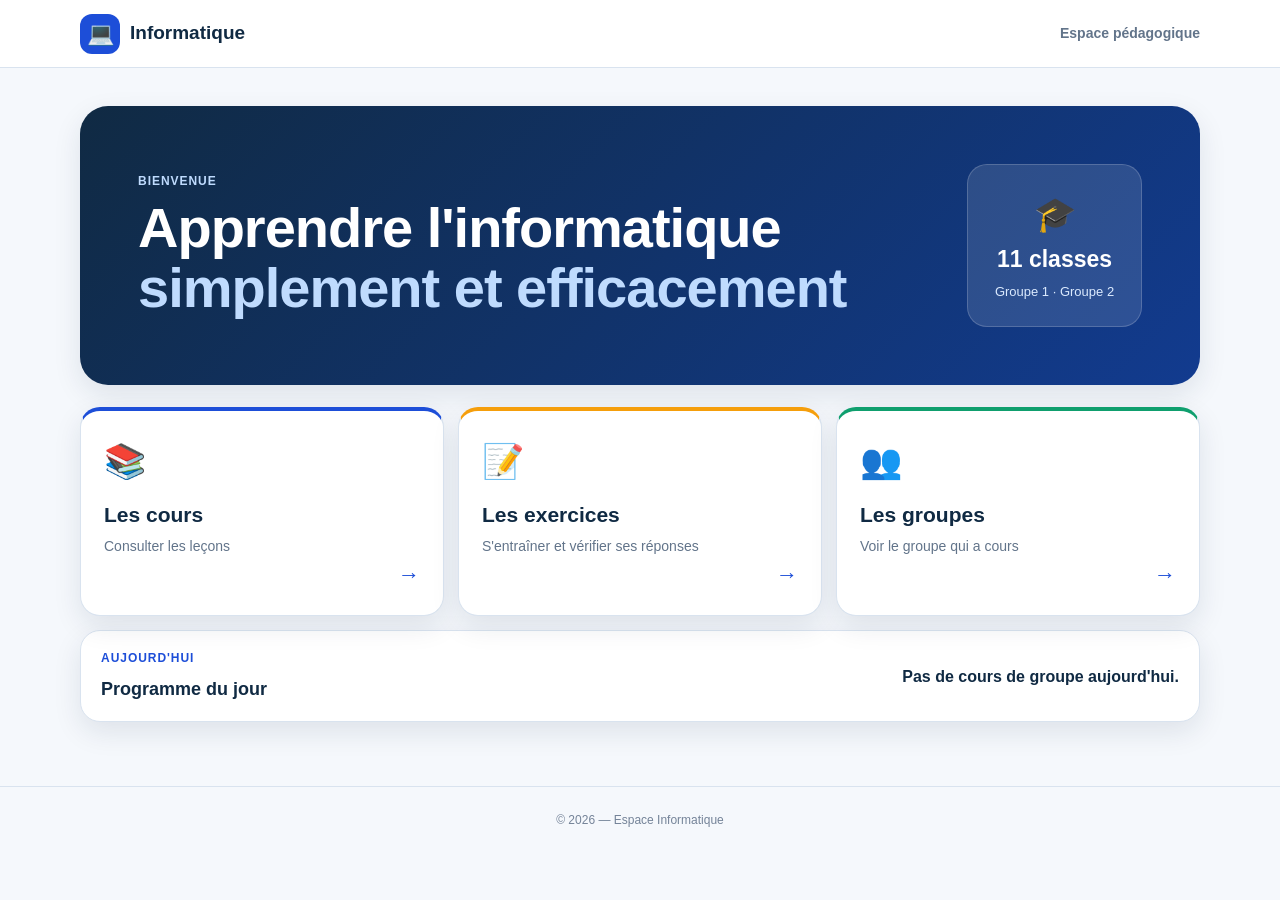
==== index.html @ df350159 "Add files via upload" ====
<!DOCTYPE html>
<html lang="fr">
<head>
  <meta charset="UTF-8">
  <meta name="viewport" content="width=device-width, initial-scale=1.0">
  <title>Informatique — Espace pédagogique</title>
  <meta name="description" content="Plateforme pédagogique d'informatique : cours, exercices et groupes.">
  <link rel="stylesheet" href="css/style.css">
</head>
<body>
  <header class="topbar">
    <a class="brand" href="index.html">
      <span class="brand-icon">💻</span>
      <span>Informatique</span>
    </a>
    <span class="school-label">Espace pédagogique</span>
  </header>

  <main class="container home">
    <section class="hero">
      <div>
        <p class="eyebrow">Bienvenue</p>
        <h1>Apprendre l'informatique<br><span>simplement et efficacement</span></h1>
      </div>
      <div class="hero-card">
        <div class="hero-card-icon">🎓</div>
        <strong>11 classes</strong>
        <span>Groupe 1 · Groupe 2</span>
      </div>
    </section>

    <section class="main-actions" aria-label="Navigation principale">
      <a class="action-card courses" href="lessons.html">
        <span class="action-icon">📚</span>
        <span class="action-title">Les cours</span>
        <span class="action-desc">Consulter les leçons</span>
        <span class="arrow">→</span>
      </a>

      <a class="action-card exercises" href="exercises.html">
        <span class="action-icon">📝</span>
        <span class="action-title">Les exercices</span>
        <span class="action-desc">S'entraîner et vérifier ses réponses</span>
        <span class="arrow">→</span>
      </a>

      <a class="action-card groups" href="groups.html">
        <span class="action-icon">👥</span>
        <span class="action-title">Les groupes</span>
        <span class="action-desc">Voir le groupe qui a cours</span>
        <span class="arrow">→</span>
      </a>
    </section>

    <section class="today-box">
      <div>
        <p class="eyebrow">Aujourd'hui</p>
        <h2 id="todayTitle">Programme du jour</h2>
      </div>
      <div id="todaySchedule" class="today-result"></div>
    </section>
  </main>

  <footer class="footer">© 2026 — Espace Informatique</footer>
  <script src="js/app.js"></script>
</body>
</html>
---- css/style.css ----
*{box-sizing:border-box;margin:0;padding:0}
:root{--navy:#102a43;--blue:#1d4ed8;--blue2:#2563eb;--royal:#123b8f;--sky:#eff6ff;--ink:#102a43;--muted:#62748a;--line:#d9e3ef;--white:#fff;--green:#0f9f6e;--gold:#f59e0b;--shadow:0 10px 28px rgba(16,42,67,.10)}
html{scroll-behavior:smooth}body{font-family:Segoe UI,Tahoma,Arial,sans-serif;background:#f5f8fc;color:var(--ink);line-height:1.6;min-height:100vh}a{text-decoration:none;color:inherit}button,select{font:inherit}
.topbar{height:68px;background:#fff;border-bottom:1px solid var(--line);display:flex;align-items:center;justify-content:space-between;padding:0 max(18px,calc((100% - 1120px)/2));position:sticky;top:0;z-index:20}.brand{display:flex;align-items:center;gap:10px;font-weight:900;font-size:19px}.brand-icon{width:40px;height:40px;border-radius:12px;background:var(--blue);display:grid;place-items:center;color:#fff;font-size:22px}.school-label,.back-link{font-size:14px;font-weight:700;color:var(--muted)}.back-link{color:var(--blue)}
.container{width:min(1120px,calc(100% - 32px));margin:auto}.home,.page,.groups-page{padding:38px 0 64px}
.hero{background:linear-gradient(135deg,var(--navy),var(--royal));color:#fff;border-radius:28px;padding:clamp(28px,5vw,58px);display:flex;align-items:center;justify-content:space-between;gap:30px;box-shadow:var(--shadow);margin-bottom:22px}.hero .eyebrow{color:#bfdbfe}.hero h1{font-size:clamp(34px,5vw,56px);line-height:1.08;letter-spacing:-1px}.hero h1 span{color:#bfdbfe}.hero-text{max-width:720px;color:#dbeafe;margin-top:15px;font-size:16px}.eyebrow{color:var(--blue);font-size:12px;font-weight:900;text-transform:uppercase;letter-spacing:.08em;margin-bottom:6px}.hero-card{background:rgba(255,255,255,.12);border:1px solid rgba(255,255,255,.18);border-radius:20px;padding:22px;min-width:175px;text-align:center}.hero-card-icon{font-size:34px}.hero-card strong{display:block;font-size:23px}.hero-card span{font-size:13px;color:#dbeafe}
.main-actions{display:grid;grid-template-columns:repeat(3,1fr);gap:14px}.action-card{background:#fff;border:1px solid var(--line);border-radius:20px;padding:23px;min-height:175px;display:flex;flex-direction:column;box-shadow:var(--shadow);transition:.18s}.action-card:hover{transform:translateY(-3px);border-color:#b9cbe2}.action-icon{font-size:34px;margin-bottom:10px}.action-title{font-size:21px;font-weight:900}.action-desc{color:var(--muted);font-size:14px;margin-top:3px}.arrow{margin-top:auto;color:var(--blue);font-size:22px;align-self:flex-end}.courses{border-top:4px solid var(--blue)}.exercises{border-top:4px solid var(--gold)}.groups{border-top:4px solid var(--green)}
.today-box{margin-top:14px;background:#fff;border:1px solid var(--line);border-radius:20px;padding:18px 20px;display:flex;justify-content:space-between;gap:18px;align-items:center;box-shadow:var(--shadow)}.today-box h2{font-size:18px}.today-result{font-weight:800;text-align:right}.today-result span{display:block}
.page-heading{margin-bottom:22px}.page-heading h1{font-size:36px}.page-heading>p:last-child{color:var(--muted);margin-top:5px}.lesson-card{background:#fff;border:1px solid var(--line);border-radius:20px;padding:22px;display:flex;align-items:center;gap:18px;box-shadow:var(--shadow)}.lesson-number{width:58px;height:58px;border-radius:15px;background:var(--sky);color:var(--blue);display:grid;place-items:center;font-weight:900;font-size:20px}.lesson-info{flex:1}.lesson-info h2{font-size:21px}.lesson-info p{color:var(--muted)}.tag{display:inline-block;color:var(--blue);font-size:11px;font-weight:900;background:var(--sky);border-radius:999px;padding:3px 9px;margin-bottom:5px}.coming-soon{margin-top:14px;padding:16px;border:1px dashed #b9c7d8;border-radius:16px;color:var(--muted);display:flex;gap:12px;background:#fff}
.lesson-header,.lesson-content{background:#fff;border:1px solid var(--line);border-radius:22px;padding:30px;box-shadow:var(--shadow)}.lesson-header{margin-bottom:18px}.lesson-header h1{font-size:38px}.lesson-header p{color:var(--muted)}.lesson-content section+section{margin-top:38px;padding-top:32px;border-top:1px solid var(--line)}.lesson-content h2{font-size:25px;color:var(--blue);margin-bottom:16px}.lesson-content h3{font-size:18px;margin:16px 0 7px}.lesson-content p,.lesson-content ul{color:#405267}.lesson-content ul{padding-left:22px}.definition{background:#f8fbff;border-left:4px solid var(--blue);padding:14px 16px;border-radius:0 12px 12px 0;margin:12px 0}.definition h3{margin:0 0 4px}.examples{font-size:12px;color:var(--blue);font-weight:800}.concept-diagram{margin:22px auto 4px;max-width:520px;text-align:center}.diagram-title,.system-center{display:inline-block;background:var(--sky);color:var(--blue);padding:9px 24px;border-radius:12px;font-weight:900}.diagram-branches{display:flex;justify-content:space-around;margin-top:26px;position:relative}.diagram-branches:before{content:"";position:absolute;top:-13px;left:25%;right:25%;border-top:2px solid #c7d7ea}.diagram-branches span{background:#fff;border:1px solid var(--line);padding:9px 18px;border-radius:11px;font-weight:700}.three-columns,.software-grid,.system-parts{display:grid;grid-template-columns:repeat(3,1fr);gap:13px;margin:18px 0}.software-grid,.system-parts{grid-template-columns:repeat(2,1fr)}.mini-card{border:1px solid var(--line);border-radius:15px;padding:16px;text-align:center}.mini-card span{font-size:27px}.mini-card small{color:var(--muted)}.flow{display:grid;grid-template-columns:1fr auto 1fr auto 1fr;gap:10px;align-items:center;margin:25px 0}.flow>div{border:1px solid var(--line);border-radius:12px;padding:13px;text-align:center;background:#fbfdff}.flow .storage{grid-column:2/5}.system-diagram{text-align:center;padding:20px}.system-parts div{padding:20px;border-radius:15px;background:#f3fbf7;border:1px solid #d7eee4}.system-parts strong{color:var(--green)}.image-grid{display:grid;grid-template-columns:repeat(3,1fr);gap:12px;margin-top:15px}.image-grid img{width:100%;border:1px solid var(--line);border-radius:12px}.lesson-navigation{display:flex;justify-content:space-between;margin-top:18px}
.button{display:inline-flex;align-items:center;justify-content:center;border:0;border-radius:10px;padding:11px 16px;font-weight:800;cursor:pointer}.button.primary{background:var(--blue);color:#fff}.button.secondary{background:#fff;border:1px solid var(--line);color:var(--ink)}
.quiz{display:grid;gap:13px}.question{background:#fff;border:1px solid var(--line);border-radius:17px;padding:19px;display:flex;gap:15px;box-shadow:var(--shadow)}.question-number{width:36px;height:36px;flex:none;border-radius:50%;background:var(--sky);color:var(--blue);display:grid;place-items:center;font-weight:900}.question h2{font-size:17px;margin-bottom:10px}.question label{display:block;padding:8px 0;cursor:pointer}.question input{margin-right:8px}.quiz-result{padding:16px;border-radius:14px;display:flex;gap:10px;align-items:center}.quiz-result strong{font-size:23px}.quiz-result.success{background:#eaf9f2;color:#08764a}.quiz-result.partial{background:#fff7e7;color:#8a5a00}
.today-banner{background:linear-gradient(135deg,var(--navy),var(--royal));color:#fff;border-radius:18px;padding:17px 20px;display:flex;align-items:center;gap:13px;margin-bottom:16px}.today-banner small{display:block;opacity:.7;font-weight:800;font-size:11px}.today-banner strong{display:block;font-size:18px}.pulse{width:10px;height:10px;background:#38d996;border-radius:50%;box-shadow:0 0 0 6px rgba(56,217,150,.14)}.schedule-card{background:#fff;border:1px solid var(--line);border-radius:22px;padding:21px;box-shadow:var(--shadow)}.schedule-header{display:flex;justify-content:space-between;align-items:center;gap:16px;margin-bottom:16px}.schedule-header h2{font-size:21px}.schedule-header p{color:var(--muted);font-size:13px}.schedule-view{display:grid;gap:9px}.schedule-day{border:1px solid var(--line);border-radius:15px;overflow:hidden;background:#fff}.schedule-day.is-today{border-color:#9ed7bd}.schedule-day-title{padding:11px 14px;background:#f8fafc;display:flex;align-items:center;gap:8px;font-weight:900}.schedule-day.is-today .schedule-day-title{background:#eefbf5}.today-dot{font-size:10px;background:#d9f7e8;color:#08764a;border-radius:999px;padding:3px 7px}.schedule-classes{display:grid;grid-template-columns:repeat(2,1fr);gap:10px;padding:10px}.schedule-class-card{border:1px solid #dce5f0;border-radius:13px;padding:14px;background:#fff}.class-title{text-align:center;font-size:17px;font-weight:900;margin-bottom:10px}.class-groups{display:flex;justify-content:center;gap:7px;flex-wrap:wrap}.group-pill{font-size:12px;font-weight:800;padding:5px 9px;border-radius:999px;background:#eef2f7;color:#6b7a8c}.active-group{background:#d9f7e8!important;color:#08764a!important;border:1px solid #9ed7bd}.inactive-group{opacity:.48}.single-class-day .schedule-classes{grid-template-columns:1fr}.footer{text-align:center;color:#748398;padding:24px;border-top:1px solid var(--line);font-size:12px}
@media(max-width:800px){.hero{flex-direction:column;align-items:stretch}.hero-card{min-width:0}.main-actions{grid-template-columns:1fr}.today-box{align-items:flex-start;flex-direction:column}.today-result{text-align:left}.three-columns,.software-grid,.system-parts,.image-grid{grid-template-columns:1fr}.flow{grid-template-columns:1fr}.flow>b{display:none}.flow .storage{grid-column:auto}.schedule-classes{grid-template-columns:1fr}.schedule-header{align-items:flex-start;flex-direction:column}.lesson-header h1,.page-heading h1{font-size:31px}.school-label{display:none}.lesson-navigation{gap:9px;flex-direction:column}}
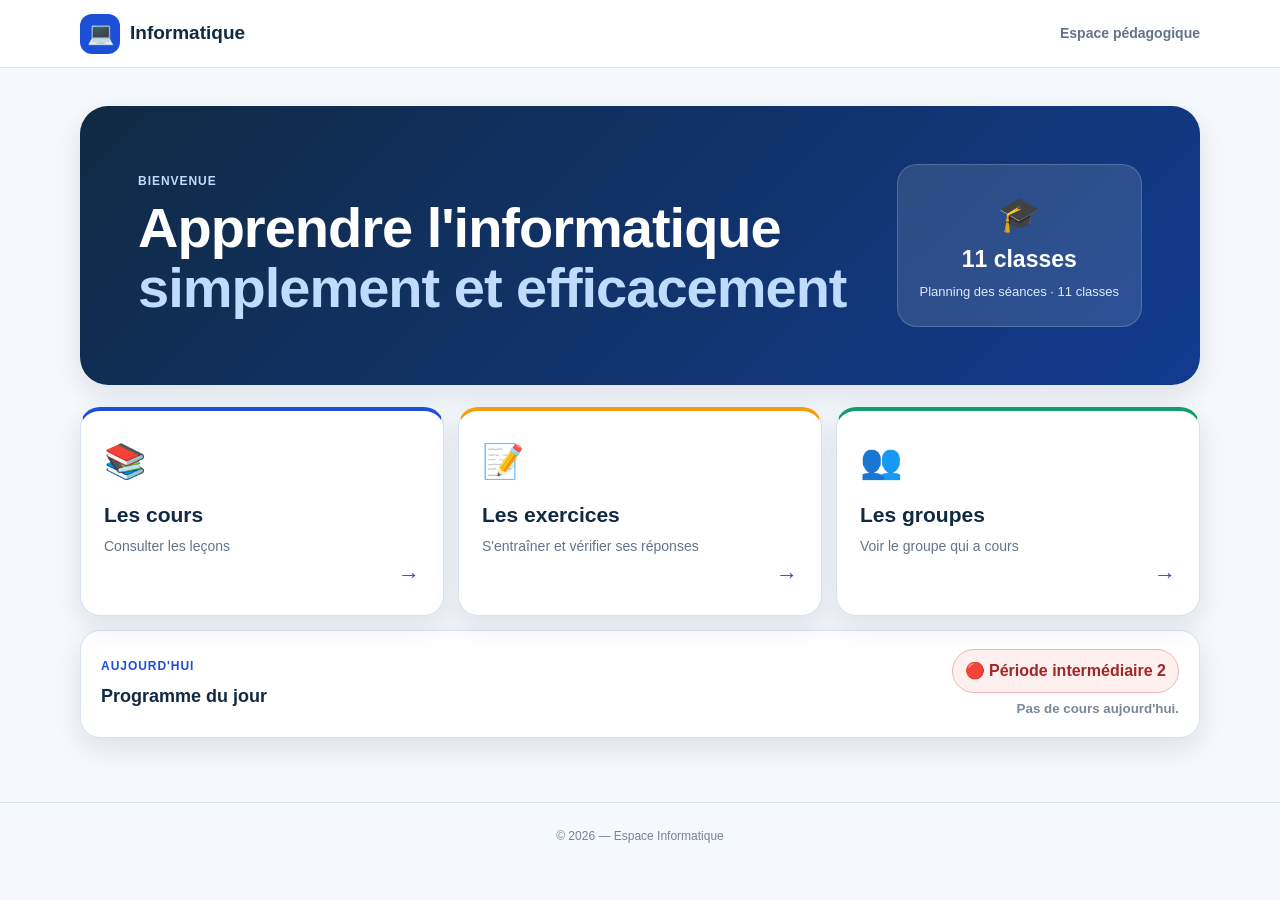
==== commit 03e35261: "Add files via upload" ====
--- a/index.html
+++ b/index.html
@@ -25,7 +25,7 @@
       <div class="hero-card">
         <div class="hero-card-icon">🎓</div>
         <strong>11 classes</strong>
-        <span>Groupe 1 · Groupe 2</span>
+        <span>Planning des séances · 11 classes</span>
       </div>
     </section>
 
--- a/css/style.css
+++ b/css/style.css
@@ -10,5 +10,19 @@
 .lesson-header,.lesson-content{background:#fff;border:1px solid var(--line);border-radius:22px;padding:30px;box-shadow:var(--shadow)}.lesson-header{margin-bottom:18px}.lesson-header h1{font-size:38px}.lesson-header p{color:var(--muted)}.lesson-content section+section{margin-top:38px;padding-top:32px;border-top:1px solid var(--line)}.lesson-content h2{font-size:25px;color:var(--blue);margin-bottom:16px}.lesson-content h3{font-size:18px;margin:16px 0 7px}.lesson-content p,.lesson-content ul{color:#405267}.lesson-content ul{padding-left:22px}.definition{background:#f8fbff;border-left:4px solid var(--blue);padding:14px 16px;border-radius:0 12px 12px 0;margin:12px 0}.definition h3{margin:0 0 4px}.examples{font-size:12px;color:var(--blue);font-weight:800}.concept-diagram{margin:22px auto 4px;max-width:520px;text-align:center}.diagram-title,.system-center{display:inline-block;background:var(--sky);color:var(--blue);padding:9px 24px;border-radius:12px;font-weight:900}.diagram-branches{display:flex;justify-content:space-around;margin-top:26px;position:relative}.diagram-branches:before{content:"";position:absolute;top:-13px;left:25%;right:25%;border-top:2px solid #c7d7ea}.diagram-branches span{background:#fff;border:1px solid var(--line);padding:9px 18px;border-radius:11px;font-weight:700}.three-columns,.software-grid,.system-parts{display:grid;grid-template-columns:repeat(3,1fr);gap:13px;margin:18px 0}.software-grid,.system-parts{grid-template-columns:repeat(2,1fr)}.mini-card{border:1px solid var(--line);border-radius:15px;padding:16px;text-align:center}.mini-card span{font-size:27px}.mini-card small{color:var(--muted)}.flow{display:grid;grid-template-columns:1fr auto 1fr auto 1fr;gap:10px;align-items:center;margin:25px 0}.flow>div{border:1px solid var(--line);border-radius:12px;padding:13px;text-align:center;background:#fbfdff}.flow .storage{grid-column:2/5}.system-diagram{text-align:center;padding:20px}.system-parts div{padding:20px;border-radius:15px;background:#f3fbf7;border:1px solid #d7eee4}.system-parts strong{color:var(--green)}.image-grid{display:grid;grid-template-columns:repeat(3,1fr);gap:12px;margin-top:15px}.image-grid img{width:100%;border:1px solid var(--line);border-radius:12px}.lesson-navigation{display:flex;justify-content:space-between;margin-top:18px}
 .button{display:inline-flex;align-items:center;justify-content:center;border:0;border-radius:10px;padding:11px 16px;font-weight:800;cursor:pointer}.button.primary{background:var(--blue);color:#fff}.button.secondary{background:#fff;border:1px solid var(--line);color:var(--ink)}
 .quiz{display:grid;gap:13px}.question{background:#fff;border:1px solid var(--line);border-radius:17px;padding:19px;display:flex;gap:15px;box-shadow:var(--shadow)}.question-number{width:36px;height:36px;flex:none;border-radius:50%;background:var(--sky);color:var(--blue);display:grid;place-items:center;font-weight:900}.question h2{font-size:17px;margin-bottom:10px}.question label{display:block;padding:8px 0;cursor:pointer}.question input{margin-right:8px}.quiz-result{padding:16px;border-radius:14px;display:flex;gap:10px;align-items:center}.quiz-result strong{font-size:23px}.quiz-result.success{background:#eaf9f2;color:#08764a}.quiz-result.partial{background:#fff7e7;color:#8a5a00}
-.today-banner{background:linear-gradient(135deg,var(--navy),var(--royal));color:#fff;border-radius:18px;padding:17px 20px;display:flex;align-items:center;gap:13px;margin-bottom:16px}.today-banner small{display:block;opacity:.7;font-weight:800;font-size:11px}.today-banner strong{display:block;font-size:18px}.pulse{width:10px;height:10px;background:#38d996;border-radius:50%;box-shadow:0 0 0 6px rgba(56,217,150,.14)}.schedule-card{background:#fff;border:1px solid var(--line);border-radius:22px;padding:21px;box-shadow:var(--shadow)}.schedule-header{display:flex;justify-content:space-between;align-items:center;gap:16px;margin-bottom:16px}.schedule-header h2{font-size:21px}.schedule-header p{color:var(--muted);font-size:13px}.schedule-view{display:grid;gap:9px}.schedule-day{border:1px solid var(--line);border-radius:15px;overflow:hidden;background:#fff}.schedule-day.is-today{border-color:#9ed7bd}.schedule-day-title{padding:11px 14px;background:#f8fafc;display:flex;align-items:center;gap:8px;font-weight:900}.schedule-day.is-today .schedule-day-title{background:#eefbf5}.today-dot{font-size:10px;background:#d9f7e8;color:#08764a;border-radius:999px;padding:3px 7px}.schedule-classes{display:grid;grid-template-columns:repeat(2,1fr);gap:10px;padding:10px}.schedule-class-card{border:1px solid #dce5f0;border-radius:13px;padding:14px;background:#fff}.class-title{text-align:center;font-size:17px;font-weight:900;margin-bottom:10px}.class-groups{display:flex;justify-content:center;gap:7px;flex-wrap:wrap}.group-pill{font-size:12px;font-weight:800;padding:5px 9px;border-radius:999px;background:#eef2f7;color:#6b7a8c}.active-group{background:#d9f7e8!important;color:#08764a!important;border:1px solid #9ed7bd}.inactive-group{opacity:.48}.single-class-day .schedule-classes{grid-template-columns:1fr}.footer{text-align:center;color:#748398;padding:24px;border-top:1px solid var(--line);font-size:12px}
+.today-banner{background:linear-gradient(135deg,var(--navy),var(--royal));color:#fff;border-radius:18px;padding:17px 20px;display:flex;align-items:center;gap:13px;margin-bottom:16px}.today-banner small{display:block;opacity:.7;font-weight:800;font-size:11px}.today-banner strong{display:block;font-size:18px}.pulse{width:10px;height:10px;background:#38d996;border-radius:50%;box-shadow:0 0 0 6px rgba(56,217,150,.14)}.schedule-card{background:#fff;border:1px solid var(--line);border-radius:22px;padding:21px;box-shadow:var(--shadow)}.schedule-header{display:flex;justify-content:space-between;align-items:center;gap:16px;margin-bottom:16px}.schedule-header h2{font-size:21px}.schedule-header p{color:var(--muted);font-size:13px}.schedule-view{display:grid;gap:9px}.schedule-day{border:1px solid var(--line);border-radius:15px;overflow:hidden;background:#fff}.schedule-day.is-today{border-color:#9ed7bd}.schedule-day-title{padding:11px 14px;background:#f8fafc;display:flex;align-items:center;gap:8px;font-weight:900}.schedule-day.is-today .schedule-day-title{background:#eefbf5}.today-dot{font-size:10px;background:#d9f7e8;color:#08764a;border-radius:999px;padding:3px 7px}.schedule-classes{display:grid;grid-template-columns:repeat(2,1fr);gap:10px;padding:10px}.schedule-class-card{border:1px solid #dce5f0;border-radius:13px;padding:14px;background:#fff}.class-title{text-align:center;font-size:17px;font-weight:900;margin-bottom:10px}.active-class-group{display:block;text-align:center;background:#d9f7e8;color:#08764a;border:1px solid #9ed7bd;border-radius:999px;padding:8px 10px;font-size:13px;font-weight:900}.next-group-note{text-align:center;color:#7b8a9a;font-size:11px;margin-top:7px}.single-class-day .schedule-classes{grid-template-columns:1fr}.footer{text-align:center;color:#748398;padding:24px;border-top:1px solid var(--line);font-size:12px}
 @media(max-width:800px){.hero{flex-direction:column;align-items:stretch}.hero-card{min-width:0}.main-actions{grid-template-columns:1fr}.today-box{align-items:flex-start;flex-direction:column}.today-result{text-align:left}.three-columns,.software-grid,.system-parts,.image-grid{grid-template-columns:1fr}.flow{grid-template-columns:1fr}.flow>b{display:none}.flow .storage{grid-column:auto}.schedule-classes{grid-template-columns:1fr}.schedule-header{align-items:flex-start;flex-direction:column}.lesson-header h1,.page-heading h1{font-size:31px}.school-label{display:none}.lesson-navigation{gap:9px;flex-direction:column}}
+
+/* Exercice 5 — image pédagogique compacte et vignettes sans réponse affichée */
+.component-viewer{max-width:860px;margin:14px auto 12px;border:1px solid var(--line);border-radius:16px;background:#f8fbff;padding:10px;text-align:center;overflow:hidden}
+.component-viewer img{display:block;width:100%;max-width:820px;max-height:500px;object-fit:contain;margin:0 auto;border-radius:10px}
+.component-strip{display:grid;grid-template-columns:repeat(6,minmax(0,1fr));gap:10px;max-width:100%;margin:10px auto 2px}
+.component-tile{border:1px solid var(--line);background:#fff;border-radius:14px;padding:5px;cursor:pointer;min-width:0;box-shadow:0 4px 12px rgba(16,42,67,.06);transition:.15s}
+.component-tile:hover,.component-tile:focus-visible{border-color:#8fb1e8;transform:translateY(-2px);outline:none}
+.component-tile img{display:block;width:100%;height:120px;object-fit:contain;border-radius:9px}
+@media(max-width:800px){.component-viewer{padding:6px}.component-viewer img{max-height:360px}.component-strip{grid-template-columns:repeat(3,minmax(0,1fr));gap:8px}.component-tile img{height:105px}}
+@media(max-width:480px){.component-strip{grid-template-columns:repeat(2,minmax(0,1fr))}.component-tile img{height:115px}}
+
+.next-session{margin-top:14px;background:#eef6ff;border:1px solid #cfe0f5;border-radius:16px;padding:14px 18px;display:flex;justify-content:space-between;gap:12px;align-items:center;color:#173b70}.next-session span{font-weight:800}.quiz-select{padding:10px 12px;border:1px solid #dbe3ee;border-radius:10px;background:#fff;color:#17324f}.schedule-day.is-holiday{border-color:#f1b5b5}.holiday-row{padding:16px;text-align:center;color:#9a2525;background:#fff3f3;border-radius:10px;font-weight:800}.holiday-pill{display:inline-block;background:#fff0f0;color:#a12626;border:1px solid #f1b5b5;border-radius:999px;padding:8px 12px}.today-result small{display:block;color:#7b8797;margin-top:5px}.group-1{background:#d9f7e8!important;color:#08764a!important;border-color:#9ed7bd!important}.group-2{background:#e9f0ff!important;color:#2454a6!important;border-color:#b9cbed!important}.empty-state{padding:22px;text-align:center;color:#718096}.admin-grid{display:grid;grid-template-columns:1fr 1fr;gap:14px}.admin-card{background:#fff;border:1px solid var(--line);border-radius:18px;padding:18px;box-shadow:var(--shadow)}.admin-card h2{margin-bottom:12px}.admin-form{display:grid;grid-template-columns:repeat(3,1fr);gap:10px}.admin-form input,.admin-form select{width:100%;padding:11px;border:1px solid #dbe3ee;border-radius:10px}.admin-table{width:100%;border-collapse:collapse;margin-top:12px}.admin-table th,.admin-table td{padding:9px;border-bottom:1px solid #e7edf5;text-align:left}.admin-actions{display:flex;gap:8px;flex-wrap:wrap;margin-top:12px}.admin-note{background:#fff8e6;border:1px solid #f1d58c;color:#735500;padding:12px;border-radius:12px;font-size:13px}.remove-btn{border:0;background:#fff0f0;color:#a12626;border-radius:8px;padding:6px 9px;cursor:pointer}@media(max-width:800px){.admin-grid{grid-template-columns:1fr}.admin-form{grid-template-columns:1fr}.next-session{flex-direction:column;align-items:flex-start}}
+
+.holiday-calendar{margin-top:14px}.holiday-list{display:grid;grid-template-columns:repeat(2,1fr);gap:9px}.holiday-item{display:flex;gap:10px;align-items:flex-start;border:1px solid #e5d7d7;border-radius:12px;padding:11px;background:#fff9f9}.holiday-item strong{display:block;color:#7d2a2a}.holiday-item small{display:block;color:#7b8797;margin-top:3px}@media(max-width:800px){.holiday-list{grid-template-columns:1fr}}
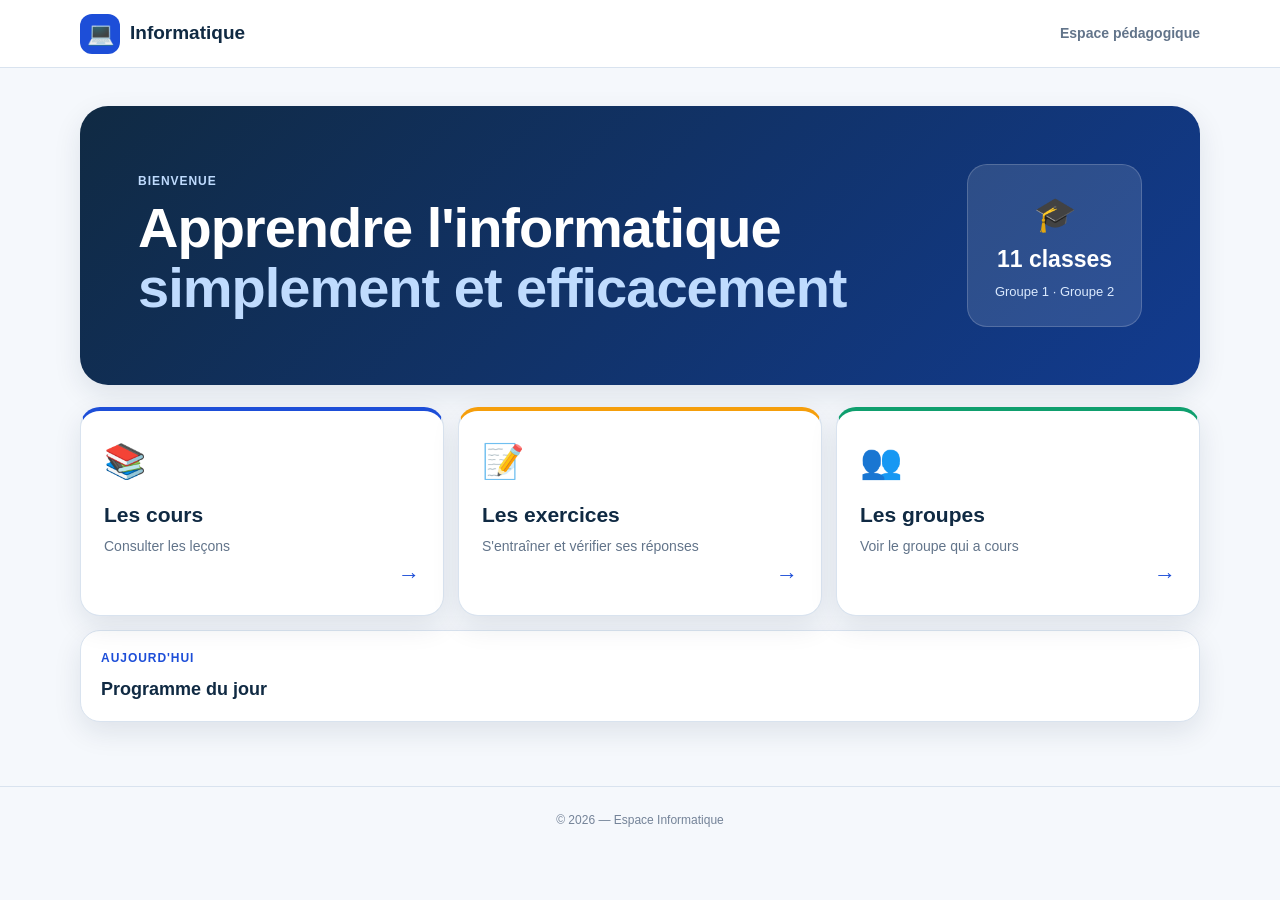
==== commit d640d612: "Add files via upload" ====
--- a/index.html
+++ b/index.html
@@ -25,7 +25,7 @@
       <div class="hero-card">
         <div class="hero-card-icon">🎓</div>
         <strong>11 classes</strong>
-        <span>Planning des séances · 11 classes</span>
+        <span>Groupe 1 · Groupe 2</span>
       </div>
     </section>
 
--- a/css/style.css
+++ b/css/style.css
@@ -22,7 +22,4 @@
 .component-tile img{display:block;width:100%;height:120px;object-fit:contain;border-radius:9px}
 @media(max-width:800px){.component-viewer{padding:6px}.component-viewer img{max-height:360px}.component-strip{grid-template-columns:repeat(3,minmax(0,1fr));gap:8px}.component-tile img{height:105px}}
 @media(max-width:480px){.component-strip{grid-template-columns:repeat(2,minmax(0,1fr))}.component-tile img{height:115px}}
-
-.next-session{margin-top:14px;background:#eef6ff;border:1px solid #cfe0f5;border-radius:16px;padding:14px 18px;display:flex;justify-content:space-between;gap:12px;align-items:center;color:#173b70}.next-session span{font-weight:800}.quiz-select{padding:10px 12px;border:1px solid #dbe3ee;border-radius:10px;background:#fff;color:#17324f}.schedule-day.is-holiday{border-color:#f1b5b5}.holiday-row{padding:16px;text-align:center;color:#9a2525;background:#fff3f3;border-radius:10px;font-weight:800}.holiday-pill{display:inline-block;background:#fff0f0;color:#a12626;border:1px solid #f1b5b5;border-radius:999px;padding:8px 12px}.today-result small{display:block;color:#7b8797;margin-top:5px}.group-1{background:#d9f7e8!important;color:#08764a!important;border-color:#9ed7bd!important}.group-2{background:#e9f0ff!important;color:#2454a6!important;border-color:#b9cbed!important}.empty-state{padding:22px;text-align:center;color:#718096}.admin-grid{display:grid;grid-template-columns:1fr 1fr;gap:14px}.admin-card{background:#fff;border:1px solid var(--line);border-radius:18px;padding:18px;box-shadow:var(--shadow)}.admin-card h2{margin-bottom:12px}.admin-form{display:grid;grid-template-columns:repeat(3,1fr);gap:10px}.admin-form input,.admin-form select{width:100%;padding:11px;border:1px solid #dbe3ee;border-radius:10px}.admin-table{width:100%;border-collapse:collapse;margin-top:12px}.admin-table th,.admin-table td{padding:9px;border-bottom:1px solid #e7edf5;text-align:left}.admin-actions{display:flex;gap:8px;flex-wrap:wrap;margin-top:12px}.admin-note{background:#fff8e6;border:1px solid #f1d58c;color:#735500;padding:12px;border-radius:12px;font-size:13px}.remove-btn{border:0;background:#fff0f0;color:#a12626;border-radius:8px;padding:6px 9px;cursor:pointer}@media(max-width:800px){.admin-grid{grid-template-columns:1fr}.admin-form{grid-template-columns:1fr}.next-session{flex-direction:column;align-items:flex-start}}
-
-.holiday-calendar{margin-top:14px}.holiday-list{display:grid;grid-template-columns:repeat(2,1fr);gap:9px}.holiday-item{display:flex;gap:10px;align-items:flex-start;border:1px solid #e5d7d7;border-radius:12px;padding:11px;background:#fff9f9}.holiday-item strong{display:block;color:#7d2a2a}.holiday-item small{display:block;color:#7b8797;margin-top:3px}@media(max-width:800px){.holiday-list{grid-template-columns:1fr}}
+.admin-card{background:#fff;border:1px solid var(--line);border-radius:20px;padding:22px;box-shadow:var(--shadow);margin-bottom:16px}.admin-grid{display:grid;grid-template-columns:1fr 1.2fr 1fr auto;gap:12px;align-items:end}.admin-grid label{font-size:13px;font-weight:800;color:var(--muted)}.admin-grid input,.admin-grid select{display:block;width:100%;margin-top:6px;border:1px solid var(--line);border-radius:10px;padding:11px;background:#fff;color:var(--ink)}.admin-notice{min-height:22px;margin-top:10px;color:var(--green);font-weight:800}.admin-head{display:flex;justify-content:space-between;align-items:center;gap:12px;margin-bottom:14px}.admin-head h2{font-size:21px}.admin-head p,.help p{color:var(--muted);font-size:13px}.table-wrap{overflow:auto}table{width:100%;border-collapse:collapse;min-width:650px}th,td{padding:11px 10px;border-bottom:1px solid var(--line);text-align:left}th{font-size:12px;color:var(--muted);background:#f8fafc}.group-pill{display:inline-block;border-radius:999px;padding:5px 10px;font-weight:800;font-size:12px}.g1{background:#d9f7e8;color:#08764a}.g2{background:#e6efff;color:#174ea6}.table-btn{border:1px solid var(--line);background:#fff;border-radius:8px;padding:6px 9px;margin-right:5px;cursor:pointer;font-weight:700}.table-btn.danger{color:#b42318}.empty{text-align:center;color:var(--muted)}@media(max-width:800px){.admin-grid{grid-template-columns:1fr}.admin-head{align-items:flex-start;flex-direction:column}}
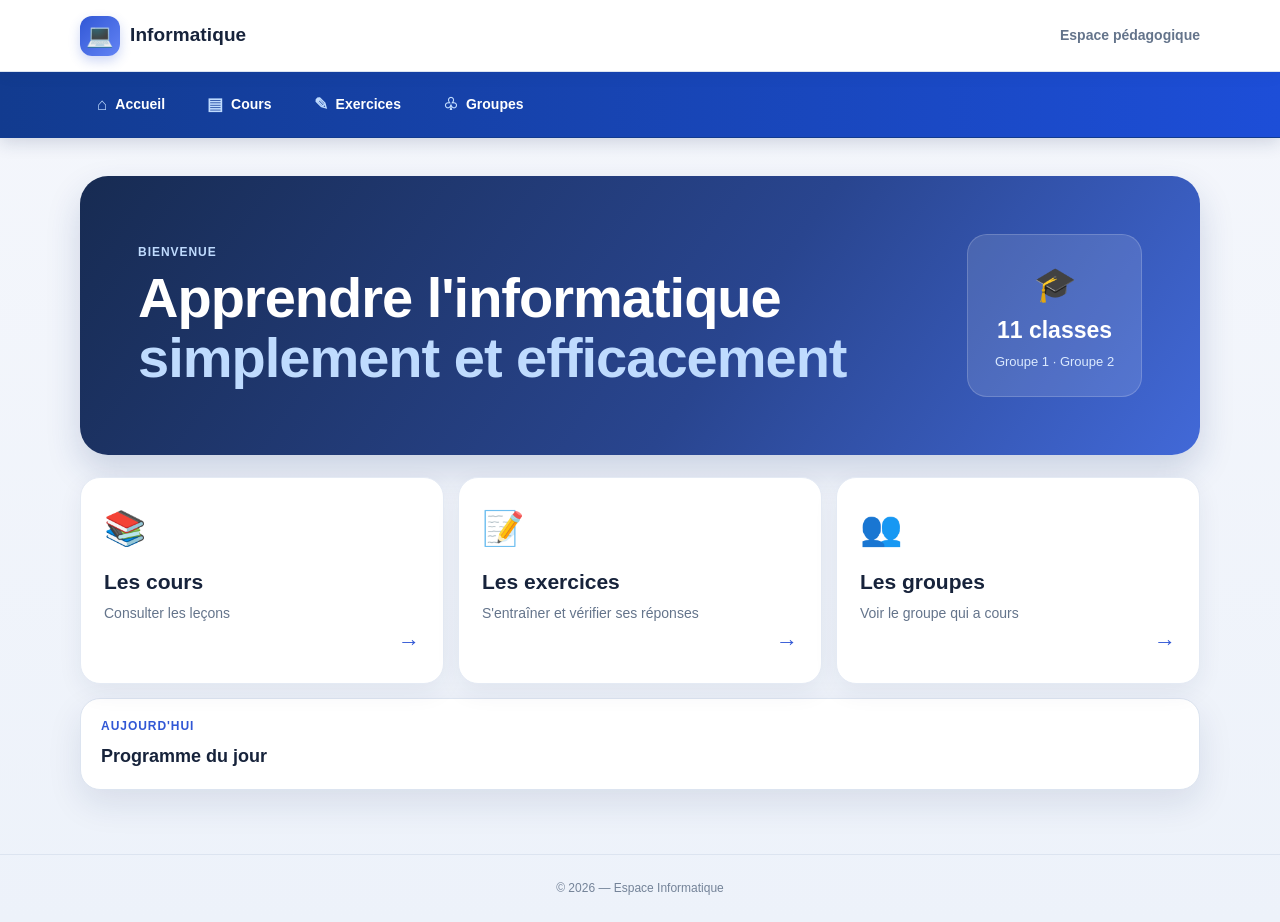
==== commit cb09990c: "Add files via upload" ====
--- a/index.html
+++ b/index.html
@@ -15,6 +15,15 @@
     </a>
     <span class="school-label">Espace pédagogique</span>
   </header>
+<nav class="site-nav" aria-label="Navigation principale">
+  <div class="nav-inner">
+    <a href="index.html"><span aria-hidden="true">⌂</span> Accueil</a>
+    <a href="lessons.html"><span aria-hidden="true">▤</span> Cours</a>
+    <a href="exercises.html"><span aria-hidden="true">✎</span> Exercices</a>
+    <a href="groups.html"><span aria-hidden="true">♧</span> Groupes</a>
+  </div>
+</nav>
+
 
   <main class="container home">
     <section class="hero">
--- a/css/style.css
+++ b/css/style.css
@@ -23,3 +23,38 @@
 @media(max-width:800px){.component-viewer{padding:6px}.component-viewer img{max-height:360px}.component-strip{grid-template-columns:repeat(3,minmax(0,1fr));gap:8px}.component-tile img{height:105px}}
 @media(max-width:480px){.component-strip{grid-template-columns:repeat(2,minmax(0,1fr))}.component-tile img{height:115px}}
 .admin-card{background:#fff;border:1px solid var(--line);border-radius:20px;padding:22px;box-shadow:var(--shadow);margin-bottom:16px}.admin-grid{display:grid;grid-template-columns:1fr 1.2fr 1fr auto;gap:12px;align-items:end}.admin-grid label{font-size:13px;font-weight:800;color:var(--muted)}.admin-grid input,.admin-grid select{display:block;width:100%;margin-top:6px;border:1px solid var(--line);border-radius:10px;padding:11px;background:#fff;color:var(--ink)}.admin-notice{min-height:22px;margin-top:10px;color:var(--green);font-weight:800}.admin-head{display:flex;justify-content:space-between;align-items:center;gap:12px;margin-bottom:14px}.admin-head h2{font-size:21px}.admin-head p,.help p{color:var(--muted);font-size:13px}.table-wrap{overflow:auto}table{width:100%;border-collapse:collapse;min-width:650px}th,td{padding:11px 10px;border-bottom:1px solid var(--line);text-align:left}th{font-size:12px;color:var(--muted);background:#f8fafc}.group-pill{display:inline-block;border-radius:999px;padding:5px 10px;font-weight:800;font-size:12px}.g1{background:#d9f7e8;color:#08764a}.g2{background:#e6efff;color:#174ea6}.table-btn{border:1px solid var(--line);background:#fff;border-radius:8px;padding:6px 9px;margin-right:5px;cursor:pointer;font-weight:700}.table-btn.danger{color:#b42318}.empty{text-align:center;color:var(--muted)}@media(max-width:800px){.admin-grid{grid-template-columns:1fr}.admin-head{align-items:flex-start;flex-direction:column}}
+.question-feedback{margin-top:12px;padding:11px 13px;border-radius:10px;font-size:14px;line-height:1.5}.question-feedback.is-correct{background:#ecfdf3;color:#166534;border:1px solid #bbf7d0}.question-feedback.is-wrong{background:#fff1f2;color:#9f1239;border:1px solid #fecdd3}.component-tile.selected{border-color:#2563eb;box-shadow:0 0 0 3px rgba(37,99,235,.12);transform:translateY(-2px)}.component-tile .tile-number{display:flex}
+
+/* Modernisation visuelle et navigation commune */
+:root{--navy:#14213d;--blue:#3157d5;--blue2:#456cf0;--royal:#243b80;--sky:#eef3ff;--ink:#17233b;--muted:#64748b;--line:#dce4f0;--green:#0b9872;--gold:#e9a323;--shadow:0 14px 34px rgba(23,42,84,.10)}
+body{background:linear-gradient(180deg,#f5f7fc 0%,#edf2fa 100%);color:var(--ink)}
+.topbar{height:72px;background:rgba(255,255,255,.96);backdrop-filter:blur(12px);box-shadow:0 3px 16px rgba(24,43,80,.05)}
+.brand{letter-spacing:.1px}.brand-icon{background:linear-gradient(135deg,#3157d5,#6384f5);box-shadow:0 5px 12px rgba(49,87,213,.24)}
+.site-nav{position:sticky;top:68px;z-index:19;background:linear-gradient(90deg,#123b8f,#1d4ed8);border-bottom:1px solid #123b8f;box-shadow:0 5px 16px rgba(23,42,84,.16)}
+.nav-inner{width:min(1120px,calc(100% - 32px));margin:auto;display:flex;align-items:center;gap:8px;padding:9px 0;overflow-x:auto;scrollbar-width:thin}
+.nav-inner a{display:inline-flex;align-items:center;justify-content:center;gap:8px;white-space:nowrap;padding:9px 16px;border-radius:12px;color:#fff;font-weight:800;font-size:14px;border:1px solid transparent;transition:background .18s,color .18s,transform .18s}
+.nav-inner a span{font-size:17px;color:#bfdbfe}
+.nav-inner a:hover,.nav-inner a:focus-visible,.nav-inner a[aria-current="page"]{background:#fff;color:#123b8f;border-color:#d9e3ff;transform:translateY(-1px);outline:none}.nav-inner a:hover span,.nav-inner a:focus-visible span,.nav-inner a[aria-current="page"] span{color:#1d4ed8}
+button,.btn,.back-link,.action-card,.admin-tab{transition:all .18s ease}
+button,.btn{border-radius:11px!important;font-weight:800!important;box-shadow:0 4px 10px rgba(32,64,130,.10)}
+button:hover,.btn:hover{filter:brightness(1.04);transform:translateY(-1px)}
+button:focus-visible,a:focus-visible,select:focus-visible{outline:3px solid #f2bd4b;outline-offset:3px}
+.action-card,.card,.lesson-card,.group-card{border-radius:20px;box-shadow:0 8px 24px rgba(23,42,84,.07);border:1px solid #e4eaf4}
+.action-card:hover,.lesson-card:hover{transform:translateY(-3px);box-shadow:0 15px 30px rgba(23,42,84,.12)}
+.hero{background:linear-gradient(125deg,#172b52 0%,#29458f 58%,#4269d8 100%);box-shadow:0 16px 34px rgba(28,55,119,.18)}
+.page-heading h1,.lesson-header h1{letter-spacing:-.5px}
+input,select,textarea{border-radius:10px!important;border-color:#d5deec!important}
+@media(max-width:600px){.topbar{height:64px;padding-left:16px;padding-right:16px}.site-nav{top:64px}.nav-inner{width:calc(100% - 20px);gap:5px}.nav-inner a{padding:8px 11px;font-size:13px}.home,.page,.groups-page{padding-top:24px}}
+
+/* Présentation du cours en pages-image */
+.lesson-images-only{padding:clamp(16px,3vw,30px)}
+.lesson-image-intro{margin-bottom:18px}
+.lesson-image-intro h2{margin-bottom:5px}
+.lesson-image-intro p{color:var(--muted);margin:0}
+.lesson-pages{display:grid;grid-template-columns:1fr;gap:22px;max-width:900px;margin:0 auto}
+.lesson-page-image{display:block;position:relative;padding:14px;background:#f5f8fc;border:1px solid var(--line);border-radius:16px;box-shadow:0 5px 18px rgba(30,55,90,.08);transition:transform .18s ease,box-shadow .18s ease}
+.lesson-page-image:hover{transform:translateY(-2px);box-shadow:0 10px 24px rgba(30,55,90,.14)}
+.lesson-page-image img{display:block;width:100%;height:auto;border-radius:8px;background:#fff}
+.lesson-page-image .page-label{display:inline-block;margin:0 0 9px;padding:4px 10px;border-radius:20px;background:var(--blue);color:#fff;font-size:13px;font-weight:800}
+.lesson-page-image .zoom-hint{display:block;text-align:center;margin-top:8px;color:var(--blue);font-size:13px;font-weight:800}
+@media(min-width:900px){.lesson-pages{gap:26px}.lesson-page-image{padding:18px}}
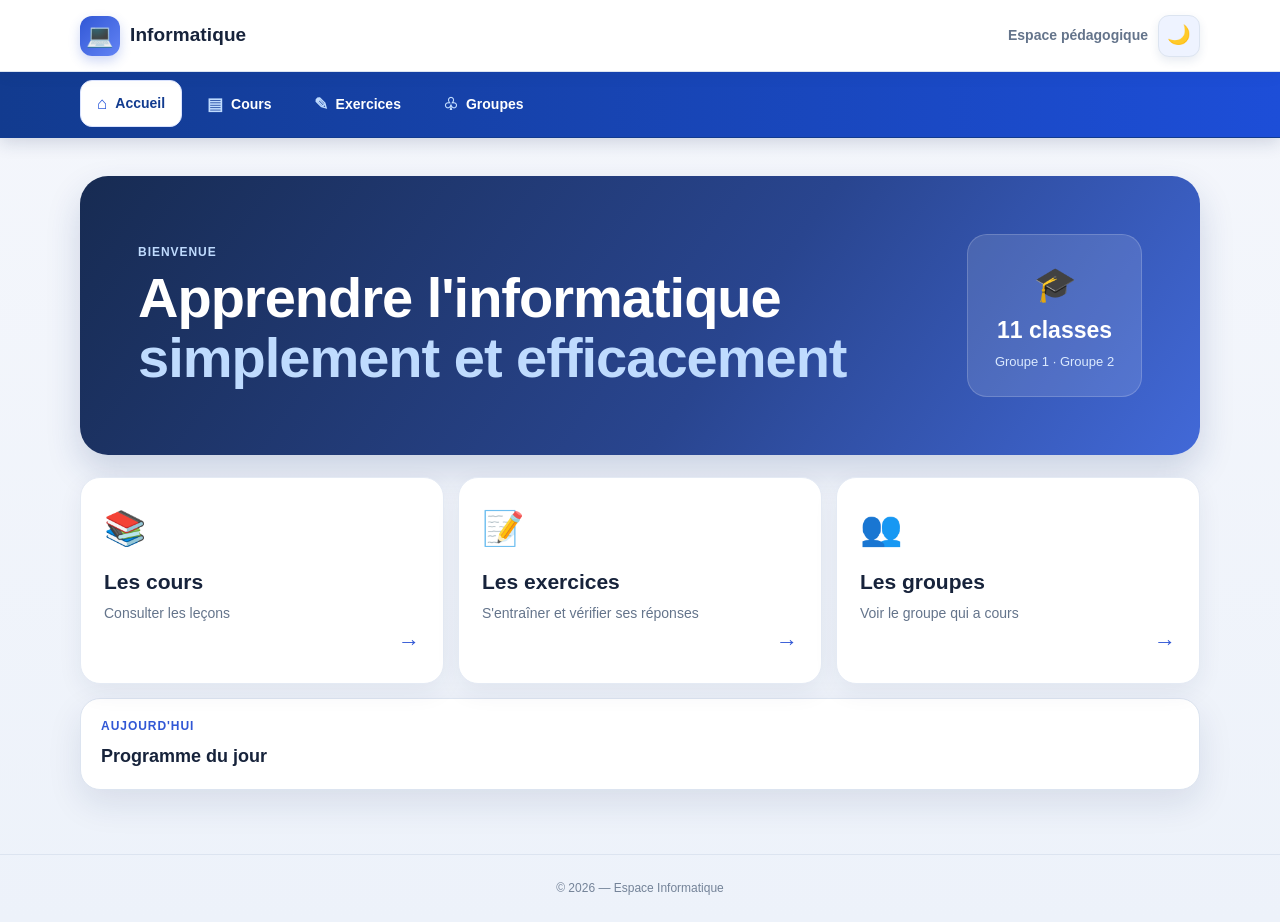
==== commit 8c519294: "Add files via upload" ====
--- a/index.html
+++ b/index.html
@@ -3,17 +3,24 @@
 <head>
   <meta charset="UTF-8">
   <meta name="viewport" content="width=device-width, initial-scale=1.0">
+  <meta name="theme-color" content="#14213d">
+  <link rel="icon" href="data:image/svg+xml,<svg xmlns=%27http://www.w3.org/2000/svg%27 viewBox=%270 0 100 100%27><text y=%27.9em%27 font-size=%2790%27>💻</text></svg>">
+  <meta property="og:title" content="Informatique — Espace pédagogique">
+  <meta property="og:description" content="Plateforme pédagogique d'informatique : cours, exercices interactifs et planning des groupes.">
+  <meta property="og:type" content="website">
+  <meta property="og:locale" content="fr_FR">
   <title>Informatique — Espace pédagogique</title>
   <meta name="description" content="Plateforme pédagogique d'informatique : cours, exercices et groupes.">
   <link rel="stylesheet" href="css/style.css">
 </head>
 <body>
+<a class="skip-link" href="#contenu">Aller au contenu principal</a>
   <header class="topbar">
     <a class="brand" href="index.html">
       <span class="brand-icon">💻</span>
       <span>Informatique</span>
     </a>
-    <span class="school-label">Espace pédagogique</span>
+    <div class="topbar-actions"><span class="school-label">Espace pédagogique</span><button id="themeToggle" class="theme-toggle" type="button" aria-label="Basculer le mode sombre" aria-pressed="false">🌙</button></div>
   </header>
 <nav class="site-nav" aria-label="Navigation principale">
   <div class="nav-inner">
@@ -25,7 +32,7 @@
 </nav>
 
 
-  <main class="container home">
+  <main id="contenu" class="container home">
     <section class="hero">
       <div>
         <p class="eyebrow">Bienvenue</p>
@@ -66,11 +73,12 @@
         <p class="eyebrow">Aujourd'hui</p>
         <h2 id="todayTitle">Programme du jour</h2>
       </div>
-      <div id="todaySchedule" class="today-result"></div>
+      <div id="todaySchedule" class="today-result" aria-live="polite"></div>
     </section>
   </main>
 
   <footer class="footer">© 2026 — Espace Informatique</footer>
   <script src="js/app.js"></script>
+<script src="js/enhancements.js" defer></script>
 </body>
 </html>
--- a/css/style.css
+++ b/css/style.css
@@ -58,3 +58,97 @@
 .lesson-page-image .page-label{display:inline-block;margin:0 0 9px;padding:4px 10px;border-radius:20px;background:var(--blue);color:#fff;font-size:13px;font-weight:800}
 .lesson-page-image .zoom-hint{display:block;text-align:center;margin-top:8px;color:var(--blue);font-size:13px;font-weight:800}
 @media(min-width:900px){.lesson-pages{gap:26px}.lesson-page-image{padding:18px}}
+
+/* Styles déplacés depuis exercises.html */
+.exercise-image{width:100%;height:auto;max-width:900px;max-height:none;object-fit:contain;display:block;margin:14px auto 18px;border-radius:16px;border:1px solid #dbe3ee;background:#fff}
+    .component-viewer{max-width:980px;margin:14px auto 10px;border:1px solid #dbe3ee;border-radius:18px;background:#fff;padding:10px;box-shadow:0 8px 22px rgba(31,73,125,.08)}
+    .component-viewer img{width:100%;display:block;border-radius:12px}
+    .component-strip{display:grid;grid-template-columns:repeat(6,1fr);gap:8px;max-width:980px;margin:10px auto 12px}
+    .component-tile{border:2px solid #e3e9f2;border-radius:14px;background:#f8fafc;padding:5px;cursor:pointer;transition:.18s;box-shadow:0 3px 10px rgba(31,73,125,.05)}
+    .component-tile:hover,.component-tile:focus{transform:translateY(-2px);border-color:#2563eb;outline:none}
+    .component-tile img{width:100%;height:88px;object-fit:contain;object-position:center;border-radius:9px;display:block;background:#fff}
+    .component-name{min-height:42px;display:flex;align-items:center;justify-content:center;text-align:center;margin:8px auto 2px;max-width:760px;padding:9px 14px;border-radius:12px;background:#eef6ff;color:#123b78;font-weight:800}
+    .image-note{font-size:13px;color:#5b677a;text-align:center;margin:4px 0 8px}
+    @media(max-width:760px){.component-strip{grid-template-columns:repeat(3,1fr)}.component-tile img{height:72px}}
+    .choice-grid{display:grid;grid-template-columns:repeat(auto-fit,minmax(190px,1fr));gap:8px}
+    .choice-grid label{background:#f7f9fc;border:1px solid #e3e9f2;border-radius:10px;padding:10px 12px}
+    .feedback{margin-top:10px;font-size:14px;font-weight:700}
+    .quiz-result{margin-top:16px}
+    select.quiz-select{width:100%;max-width:420px;padding:10px;border:1px solid #dbe3ee;border-radius:10px;background:#fff}
+    .tip{background:#eef6ff;border-left:4px solid #2563eb;padding:12px 14px;border-radius:10px;margin:0 0 16px}
+
+    /* Exercice glisser-déposer : périphériques */
+    .dnd-exercise{margin-top:34px;background:#fff;border:1px solid #dbe3ee;border-radius:20px;padding:20px;box-shadow:0 10px 28px rgba(31,73,125,.08)}
+    .dnd-head h2{margin:4px 0 8px;color:#123b78}.dnd-help{background:#eef6ff;border-left:4px solid #2563eb;padding:12px 14px;border-radius:10px;margin:12px 0 16px}
+    .device-bank{display:grid;grid-template-columns:repeat(5,minmax(110px,1fr));gap:10px;margin:14px 0 18px}
+    .device-card{border:2px solid #dbe7f5;border-radius:14px;background:#fff;padding:8px;cursor:grab;text-align:center;touch-action:manipulation;user-select:none;transition:.18s;min-width:0}
+    .device-card:hover,.device-card.selected{border-color:#2563eb;box-shadow:0 5px 15px rgba(37,99,235,.18);transform:translateY(-2px)}
+    .device-card img{width:100%;height:92px;object-fit:contain;border-radius:9px;background:#f8fafc;pointer-events:none}.device-card strong{display:block;margin-top:6px;color:#183b6b;font-size:14px}
+    .drop-grid{display:grid;grid-template-columns:repeat(3,1fr);gap:12px}.drop-zone{min-height:190px;border:2px dashed #9bb9df;border-radius:16px;padding:10px;background:#f8fbff;transition:.18s}.drop-zone.dragover{background:#eaf4ff;border-color:#2563eb}
+    .drop-zone h3{text-align:center;margin:2px 0 10px;color:#123b78;font-size:17px}.drop-items{display:grid;grid-template-columns:repeat(2,minmax(80px,1fr));gap:7px;min-height:120px}
+    .drop-items .device-card{padding:5px}.drop-items .device-card img{height:65px}.drop-items .device-card strong{font-size:12px}
+    .device-card.correct{border-color:#16a34a;background:#ecfdf3}.device-card.wrong{border-color:#dc2626;background:#fff1f2}
+    .dnd-actions{display:flex;gap:10px;align-items:center;flex-wrap:wrap;margin-top:16px}.dnd-score{font-weight:900;font-size:20px;color:#123b78;margin-left:auto}.dnd-message{width:100%;font-weight:700;margin-top:4px}
+    @media(max-width:760px){.device-bank{grid-template-columns:repeat(2,1fr)}.drop-grid{grid-template-columns:1fr}.drop-zone{min-height:140px}.drop-items{grid-template-columns:repeat(3,1fr)}.device-card img{height:78px}.dnd-score{margin-left:0;width:100%}}
+/* Styles déplacés depuis admin.html */
+.admin-tabs{display:flex;gap:8px;flex-wrap:wrap;margin-bottom:14px}.admin-tab{border:1px solid #dbe3ee;background:#fff;border-radius:10px;padding:10px 14px;cursor:pointer;font-weight:800}.admin-tab.active{background:#2563eb;color:#fff;border-color:#2563eb}.admin-panel[hidden]{display:none}.auto-badge{display:inline-block;padding:4px 8px;border-radius:999px;background:#eef6ff;color:#1555a0;font-weight:800;font-size:12px}.closed-badge{display:inline-block;padding:4px 8px;border-radius:999px;background:#fff1f2;color:#a11a2b;font-weight:800;font-size:12px}.mini-note{font-size:13px;color:#64748b;margin-top:7px}.preview-grid{display:grid;grid-template-columns:repeat(auto-fit,minmax(210px,1fr));gap:10px}.preview-item{border:1px solid #e2e8f0;border-radius:12px;padding:12px;background:#fafcff}.preview-item strong{display:block;margin-bottom:5px}.form-actions{display:flex;gap:8px;flex-wrap:wrap}.table-btn.small{padding:6px 9px;font-size:12px}
+/* ===== Améliorations v19.1 : thème sombre, accessibilité, progression ===== */
+.topbar-actions{display:flex;align-items:center;gap:10px}
+.theme-toggle{background:#eef3ff;border:1px solid var(--line);border-radius:12px;font-size:19px;width:42px;height:42px;cursor:pointer;display:grid;place-items:center}
+.skip-link{position:absolute;left:-999px;top:0;background:#14213d;color:#fff;padding:10px 16px;border-radius:0 0 10px 0;z-index:99;font-weight:800}
+.skip-link:focus{left:0}
+.to-top{position:fixed;right:18px;bottom:18px;width:46px;height:46px;border-radius:50%;background:var(--blue);color:#fff;font-size:20px;border:0;cursor:pointer;opacity:0;pointer-events:none;transition:.25s;z-index:50;box-shadow:0 8px 20px rgba(29,78,216,.35)}
+.to-top.show{opacity:1;pointer-events:auto}
+.quiz-progress{position:sticky;top:118px;z-index:15;background:#fff;border:1px solid var(--line);border-radius:12px;padding:10px 14px;margin-bottom:14px;box-shadow:var(--shadow)}
+.quiz-progress-fill{height:8px;border-radius:99px;background:linear-gradient(90deg,var(--blue),var(--green));width:0;transition:width .3s}
+.quiz-progress-text{font-size:12px;font-weight:800;color:var(--muted);display:block;margin-top:5px}
+.data-table{width:100%;border-collapse:collapse;margin:14px 0;font-size:14px}
+.data-table th{background:var(--sky);color:var(--blue);padding:10px;border:1px solid var(--line);text-align:left}
+.data-table td{padding:10px;border:1px solid var(--line)}
+
+/* ----- Mode sombre ----- */
+html[data-theme="dark"]{--ink:#e6ecf5;--muted:#9fb0c7;--line:#33456b;--sky:#1b2a47;--shadow:0 14px 34px rgba(0,0,0,.35)}
+html[data-theme="dark"] body{background:linear-gradient(180deg,#0f1726,#0b1220);color:var(--ink)}
+html[data-theme="dark"] .topbar{background:rgba(15,23,38,.96)}
+html[data-theme="dark"] .school-label,html[data-theme="dark"] .back-link{color:var(--muted)}
+html[data-theme="dark"] .action-card,html[data-theme="dark"] .today-box,html[data-theme="dark"] .lesson-card,html[data-theme="dark"] .lesson-header,html[data-theme="dark"] .lesson-content,html[data-theme="dark"] .schedule-card,html[data-theme="dark"] .question,html[data-theme="dark"] .schedule-day,html[data-theme="dark"] .schedule-class-card,html[data-theme="dark"] .coming-soon,html[data-theme="dark"] .mini-card,html[data-theme="dark"] .lesson-page-image,html[data-theme="dark"] .admin-card,html[data-theme="dark"] .preview-item,html[data-theme="dark"] .component-viewer,html[data-theme="dark"] .component-tile,html[data-theme="dark"] .device-card,html[data-theme="dark"] .dnd-exercise,html[data-theme="dark"] .quiz-progress{background:#16223a;border-color:var(--line);color:var(--ink)}
+html[data-theme="dark"] .lesson-info p,html[data-theme="dark"] .action-desc,html[data-theme="dark"] .page-heading>p:last-child,html[data-theme="dark"] .lesson-header p,html[data-theme="dark"] .lesson-content p,html[data-theme="dark"] .lesson-content ul{color:#b7c4d8}
+html[data-theme="dark"] .schedule-day-title,html[data-theme="dark"] .choice-grid label,html[data-theme="dark"] .admin-tab{background:#1b2a47;color:var(--ink)}
+html[data-theme="dark"] .definition{background:#182642}
+html[data-theme="dark"] .tag{background:#22345a;color:#8fb0f5}
+html[data-theme="dark"] .drop-zone{background:#14213a;border-color:#3d5680}
+html[data-theme="dark"] .quiz-result.success{background:#0f2e23;color:#5ee0a8}
+html[data-theme="dark"] .quiz-result.partial{background:#33270f;color:#f0c361}
+html[data-theme="dark"] .question-feedback.is-correct{background:#0f2e23;color:#5ee0a8;border-color:#1d5c44}
+html[data-theme="dark"] .question-feedback.is-wrong{background:#3a1420;color:#f79ab0;border-color:#6b2237}
+html[data-theme="dark"] .theme-toggle{background:#1b2a47;border-color:var(--line)}
+
+/* ---------- Unités d'exercices ---------- */
+.exercise-units{display:grid;grid-template-columns:repeat(2,minmax(0,1fr));gap:14px;margin:0 0 22px}
+.exercise-unit-card{background:#fff;border:1px solid var(--line);border-radius:18px;padding:16px 18px;display:grid;grid-template-columns:48px 1fr 22px;gap:13px;align-items:center;box-shadow:var(--shadow);transition:.18s}
+.exercise-unit-card:hover{transform:translateY(-2px);border-color:#b9cbe2}
+.exercise-unit-card.active{border:2px solid var(--blue);background:#f8fbff}
+.exercise-unit-card .unit-number{width:44px;height:44px;border-radius:12px;background:var(--sky);color:var(--blue);display:grid;place-items:center;font-weight:900}
+.exercise-unit-card strong{display:block;font-size:15px}
+.exercise-unit-card small{display:block;color:var(--muted);font-size:12px;margin-top:2px}
+.exercise-unit-card>span:last-child{color:var(--blue);font-size:20px}
+.mental-map-section{margin-top:22px}
+.mental-map-image{display:block;position:relative;background:#fff;border:1px solid var(--line);border-radius:18px;padding:14px;overflow:hidden;box-shadow:var(--shadow);text-align:center}
+.mental-map-image img{display:block;width:100%;height:auto;max-height:none;object-fit:contain;border-radius:10px}
+.mental-map-image .zoom-hint{position:absolute;right:18px;bottom:18px;background:rgba(16,42,67,.86);color:#fff;border-radius:999px;padding:5px 10px;font-size:12px;font-weight:800}
+.lesson-pages img{object-fit:contain!important;height:auto!important;max-height:none!important}
+.network-question{transition:border-color .15s,box-shadow .15s}
+.network-question.answer-ok{border-color:#0f9f6e;box-shadow:0 0 0 2px rgba(15,159,110,.10)}
+.network-question.answer-wrong{border-color:#dc2626;box-shadow:0 0 0 2px rgba(220,38,38,.08)}
+.matching-grid{display:grid;grid-template-columns:repeat(3,minmax(0,1fr));gap:12px;margin-top:12px}
+.matching-grid label{display:flex;flex-direction:column;gap:7px;background:#f8fbff;border:1px solid var(--line);border-radius:12px;padding:12px;font-weight:700;font-size:14px}
+.matching-grid select,.network-schema select{background:#fff;border:1px solid #b9cbe2;border-radius:9px;padding:9px;color:var(--ink);width:100%}
+.network-schema{display:flex;align-items:center;justify-content:center;gap:10px;flex-wrap:wrap;background:#f8fbff;border:1px solid var(--line);border-radius:16px;padding:20px;margin-top:14px}
+.network-schema .schema-box{background:#fff;border:2px solid #b9cbe2;border-radius:10px;padding:10px 15px;font-weight:900;color:var(--blue)}
+.network-schema select{width:auto;min-width:180px}
+@media(max-width:760px){
+ .exercise-units,.matching-grid{grid-template-columns:1fr}
+ .exercise-unit-card{grid-template-columns:44px 1fr 20px}
+ .network-schema{flex-direction:column}
+ .network-schema>span{transform:rotate(90deg)}
+}
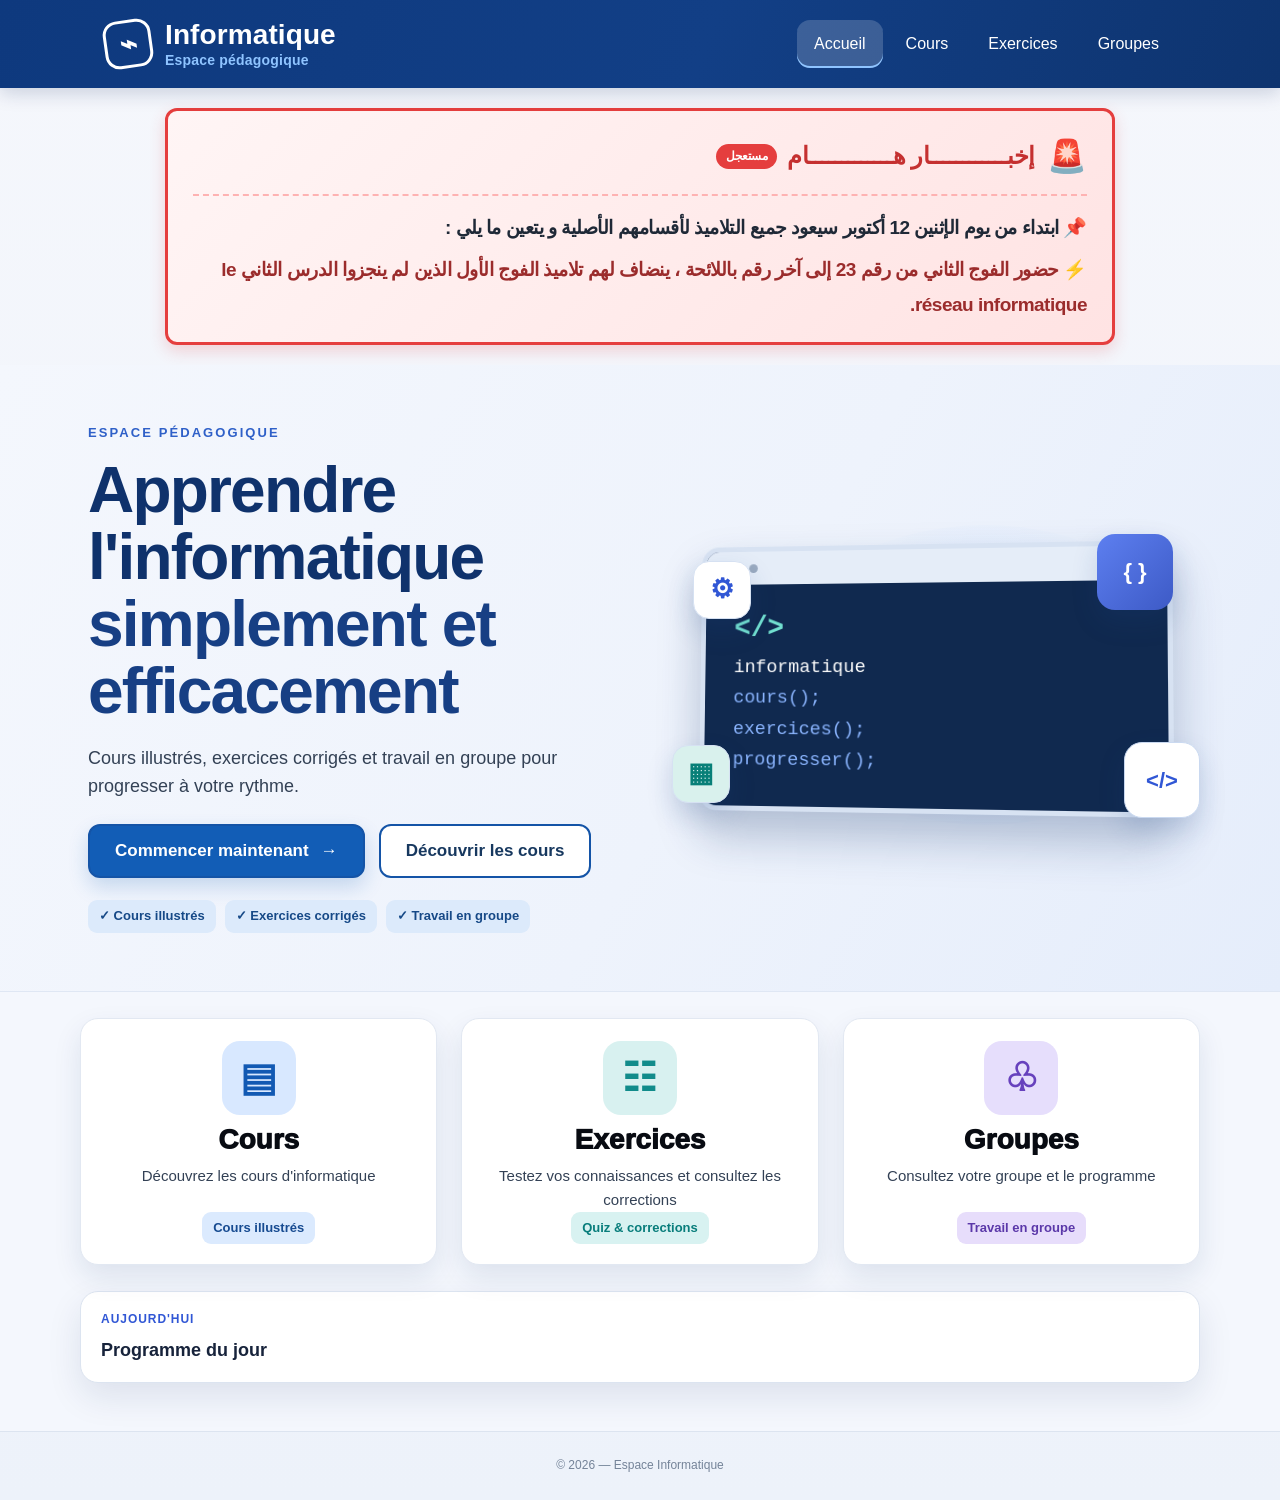
==== commit de50ffbc: "Add files via upload" ====
--- a/index.html
+++ b/index.html
@@ -3,82 +3,134 @@
 <head>
   <meta charset="UTF-8">
   <meta name="viewport" content="width=device-width, initial-scale=1.0">
-  <meta name="theme-color" content="#14213d">
-  <link rel="icon" href="data:image/svg+xml,<svg xmlns=%27http://www.w3.org/2000/svg%27 viewBox=%270 0 100 100%27><text y=%27.9em%27 font-size=%2790%27>💻</text></svg>">
-  <meta property="og:title" content="Informatique — Espace pédagogique">
-  <meta property="og:description" content="Plateforme pédagogique d'informatique : cours, exercices interactifs et planning des groupes.">
-  <meta property="og:type" content="website">
-  <meta property="og:locale" content="fr_FR">
   <title>Informatique — Espace pédagogique</title>
   <meta name="description" content="Plateforme pédagogique d'informatique : cours, exercices et groupes.">
   <link rel="stylesheet" href="css/style.css">
 </head>
 <body>
-<a class="skip-link" href="#contenu">Aller au contenu principal</a>
-  <header class="topbar">
-    <a class="brand" href="index.html">
-      <span class="brand-icon">💻</span>
-      <span>Informatique</span>
-    </a>
-    <div class="topbar-actions"><span class="school-label">Espace pédagogique</span><button id="themeToggle" class="theme-toggle" type="button" aria-label="Basculer le mode sombre" aria-pressed="false">🌙</button></div>
+  <header class="topbar modern-home-header">
+    <div class="header-inner">
+      <a class="brand brand-light" href="index.html" aria-label="Accueil">
+        <span class="brand-mark" aria-hidden="true">⌁</span>
+        <span>Informatique<small>Espace pédagogique</small></span>
+      </a>
+      <nav class="site-nav home-nav" aria-label="Navigation principale">
+        <a href="index.html" aria-current="page">Accueil</a>
+        <a href="lessons.html">Cours</a>
+        <a href="exercises.html">Exercices</a>
+        <a href="groups.html">Groupes</a>
+      </nav>
+    </div>
   </header>
-<nav class="site-nav" aria-label="Navigation principale">
-  <div class="nav-inner">
-    <a href="index.html"><span aria-hidden="true">⌂</span> Accueil</a>
-    <a href="lessons.html"><span aria-hidden="true">▤</span> Cours</a>
-    <a href="exercises.html"><span aria-hidden="true">✎</span> Exercices</a>
-    <a href="groups.html"><span aria-hidden="true">♧</span> Groupes</a>
-  </div>
-</nav>
 
+<!-- إعلان ثابت في سطرين مع لمبة حمراء وامضة -->
+<div style="background: linear-gradient(135deg, #fff5f5 0%, #ffe3e3 100%); border: 3px solid #e53e3e; border-radius: 12px; padding: 20px 25px; margin: 20px auto; max-width: 950px; box-shadow: 0 6px 16px rgba(229, 62, 62, 0.2); font-family: 'Cairo', 'Tajawal', sans-serif; direction: rtl; text-align: right;">
+    
+    <!-- العنوان مع المصباح الوامض -->
+    <div style="display: flex; align-items: center; gap: 12px; margin-bottom: 15px; border-bottom: 2px dashed #feb2b2; padding-bottom: 12px;">
+        <!-- المصباح الوامض (وميض خطر مثل سيارة الإسعاف) -->
+        <span class="blinking-light" style="font-size: 32px;">🚨</span>
+        <h2 style="color: #c53030; margin: 0; font-size: 24px; font-weight: 900; letter-spacing: -0.5px; display: flex; align-items: center; gap: 10px;">
+            <span>إخبــــــــــــار هـــــــــــــام</span>
+            <span style="background-color: #e53e3e; color: white; font-size: 12px; padding: 3px 10px; border-radius: 20px; font-weight: bold;">مستعجل</span>
+        </h2>
+    </div>
 
-  <main id="contenu" class="container home">
-    <section class="hero">
-      <div>
-        <p class="eyebrow">Bienvenue</p>
-        <h1>Apprendre l'informatique<br><span>simplement et efficacement</span></h1>
-      </div>
-      <div class="hero-card">
-        <div class="hero-card-icon">🎓</div>
-        <strong>11 classes</strong>
-        <span>Groupe 1 · Groupe 2</span>
+    <!-- نص الإعلان مقسم إلى سطرين وبخط كبير وبارز ومضغوط -->
+    <div style="color: #1f2937; font-size: 19px; font-weight: 800; letter-spacing: -0.5px; line-height: 1.8;">
+        <!-- السطر الأول -->
+        <div style="margin-bottom: 8px;">
+            📌 ابتداء من يوم الإثنين 12 أكتوبر سيعود جميع التلاميذ لأقسامهم الأصلية و يتعين ما يلي :
+        </div>
+        <!-- السطر الثاني -->
+        <div style="color: #9b2c2c;">
+            ⚡ حضور الفوج الثاني من رقم 23 إلى آخر رقم باللائحة ، ينضاف لهم تلاميذ الفوج الأول الذين لم ينجزوا الدرس الثاني le réseau informatique.
+        </div>
+    </div>
+
+</div>
+
+<!-- تصميم تأثير الوميض -->
+<style>
+@keyframes ambulanceFlash {
+    0% { opacity: 1; transform: scale(1); }
+    50% { opacity: 0.1; transform: scale(1.15); }
+    100% { opacity: 1; transform: scale(1); }
+}
+
+.blinking-light {
+    animation: ambulanceFlash 0.8s infinite ease-in-out;
+}
+</style>
+
+  <main class="home-page">
+    <section class="home-hero">
+      <div class="home-hero-inner container">
+        <div class="hero-copy">
+          <p class="hero-kicker">ESPACE PÉDAGOGIQUE</p>
+          <h1>Apprendre l'informatique<br><span>simplement et efficacement</span></h1>
+          <p class="hero-lead">Cours illustrés, exercices corrigés et travail en groupe pour progresser à votre rythme.</p>
+          <div class="hero-buttons">
+            <a class="hero-btn primary" href="lessons.html">Commencer maintenant <span>→</span></a>
+            <a class="hero-btn secondary" href="lessons.html">Découvrir les cours</a>
+          </div>
+          <div class="hero-tags" aria-label="Points forts">
+            <span>✓ Cours illustrés</span>
+            <span>✓ Exercices corrigés</span>
+            <span>✓ Travail en groupe</span>
+          </div>
+        </div>
+        <div class="hero-visual" aria-hidden="true">
+          <div class="code-window">
+            <div class="window-bar"><i></i><i></i><i></i></div>
+            <div class="code-lines">
+              <b>&lt;/&gt;</b><br>
+              <span>informatique</span><br>
+              <em>cours();</em><br>
+              <em>exercices();</em><br>
+              <em>progresser();</em>
+            </div>
+          </div>
+          <div class="visual-orbit orbit-one">{ }</div>
+          <div class="visual-orbit orbit-two">&lt;/&gt;</div>
+          <div class="visual-node node-one">⚙</div>
+          <div class="visual-node node-two">▦</div>
+        </div>
       </div>
     </section>
 
-    <section class="main-actions" aria-label="Navigation principale">
-      <a class="action-card courses" href="lessons.html">
-        <span class="action-icon">📚</span>
-        <span class="action-title">Les cours</span>
-        <span class="action-desc">Consulter les leçons</span>
-        <span class="arrow">→</span>
+    <section class="container home-cards" aria-label="Accès rapide">
+      <a class="home-card card-courses" href="lessons.html">
+        <span class="home-card-icon">▤</span>
+        <span class="home-card-title">Cours</span>
+        <span class="home-card-desc">Découvrez les cours d'informatique</span>
+        <span class="home-card-chip">Cours illustrés</span>
       </a>
-
-      <a class="action-card exercises" href="exercises.html">
-        <span class="action-icon">📝</span>
-        <span class="action-title">Les exercices</span>
-        <span class="action-desc">S'entraîner et vérifier ses réponses</span>
-        <span class="arrow">→</span>
+      <a class="home-card card-exercises" href="exercises.html">
+        <span class="home-card-icon">☷</span>
+        <span class="home-card-title">Exercices</span>
+        <span class="home-card-desc">Testez vos connaissances et consultez les corrections</span>
+        <span class="home-card-chip">Quiz &amp; corrections</span>
       </a>
-
-      <a class="action-card groups" href="groups.html">
-        <span class="action-icon">👥</span>
-        <span class="action-title">Les groupes</span>
-        <span class="action-desc">Voir le groupe qui a cours</span>
-        <span class="arrow">→</span>
+      <a class="home-card card-groups" href="groups.html">
+        <span class="home-card-icon">♧</span>
+        <span class="home-card-title">Groupes</span>
+        <span class="home-card-desc">Consultez votre groupe et le programme</span>
+        <span class="home-card-chip">Travail en groupe</span>
       </a>
     </section>
 
-    <section class="today-box">
+    <section class="container today-box home-today">
       <div>
         <p class="eyebrow">Aujourd'hui</p>
         <h2 id="todayTitle">Programme du jour</h2>
       </div>
-      <div id="todaySchedule" class="today-result" aria-live="polite"></div>
+      <div id="todaySchedule" class="today-result"></div>
     </section>
   </main>
 
   <footer class="footer">© 2026 — Espace Informatique</footer>
   <script src="js/app.js"></script>
-<script src="js/enhancements.js" defer></script>
+<script src="js/back-to-top.js"></script>
 </body>
 </html>
--- a/css/style.css
+++ b/css/style.css
@@ -59,96 +59,60 @@
 .lesson-page-image .zoom-hint{display:block;text-align:center;margin-top:8px;color:var(--blue);font-size:13px;font-weight:800}
 @media(min-width:900px){.lesson-pages{gap:26px}.lesson-page-image{padding:18px}}
 
-/* Styles déplacés depuis exercises.html */
-.exercise-image{width:100%;height:auto;max-width:900px;max-height:none;object-fit:contain;display:block;margin:14px auto 18px;border-radius:16px;border:1px solid #dbe3ee;background:#fff}
-    .component-viewer{max-width:980px;margin:14px auto 10px;border:1px solid #dbe3ee;border-radius:18px;background:#fff;padding:10px;box-shadow:0 8px 22px rgba(31,73,125,.08)}
-    .component-viewer img{width:100%;display:block;border-radius:12px}
-    .component-strip{display:grid;grid-template-columns:repeat(6,1fr);gap:8px;max-width:980px;margin:10px auto 12px}
-    .component-tile{border:2px solid #e3e9f2;border-radius:14px;background:#f8fafc;padding:5px;cursor:pointer;transition:.18s;box-shadow:0 3px 10px rgba(31,73,125,.05)}
-    .component-tile:hover,.component-tile:focus{transform:translateY(-2px);border-color:#2563eb;outline:none}
-    .component-tile img{width:100%;height:88px;object-fit:contain;object-position:center;border-radius:9px;display:block;background:#fff}
-    .component-name{min-height:42px;display:flex;align-items:center;justify-content:center;text-align:center;margin:8px auto 2px;max-width:760px;padding:9px 14px;border-radius:12px;background:#eef6ff;color:#123b78;font-weight:800}
-    .image-note{font-size:13px;color:#5b677a;text-align:center;margin:4px 0 8px}
-    @media(max-width:760px){.component-strip{grid-template-columns:repeat(3,1fr)}.component-tile img{height:72px}}
-    .choice-grid{display:grid;grid-template-columns:repeat(auto-fit,minmax(190px,1fr));gap:8px}
-    .choice-grid label{background:#f7f9fc;border:1px solid #e3e9f2;border-radius:10px;padding:10px 12px}
-    .feedback{margin-top:10px;font-size:14px;font-weight:700}
-    .quiz-result{margin-top:16px}
-    select.quiz-select{width:100%;max-width:420px;padding:10px;border:1px solid #dbe3ee;border-radius:10px;background:#fff}
-    .tip{background:#eef6ff;border-left:4px solid #2563eb;padding:12px 14px;border-radius:10px;margin:0 0 16px}
 
-    /* Exercice glisser-déposer : périphériques */
-    .dnd-exercise{margin-top:34px;background:#fff;border:1px solid #dbe3ee;border-radius:20px;padding:20px;box-shadow:0 10px 28px rgba(31,73,125,.08)}
-    .dnd-head h2{margin:4px 0 8px;color:#123b78}.dnd-help{background:#eef6ff;border-left:4px solid #2563eb;padding:12px 14px;border-radius:10px;margin:12px 0 16px}
-    .device-bank{display:grid;grid-template-columns:repeat(5,minmax(110px,1fr));gap:10px;margin:14px 0 18px}
-    .device-card{border:2px solid #dbe7f5;border-radius:14px;background:#fff;padding:8px;cursor:grab;text-align:center;touch-action:manipulation;user-select:none;transition:.18s;min-width:0}
-    .device-card:hover,.device-card.selected{border-color:#2563eb;box-shadow:0 5px 15px rgba(37,99,235,.18);transform:translateY(-2px)}
-    .device-card img{width:100%;height:92px;object-fit:contain;border-radius:9px;background:#f8fafc;pointer-events:none}.device-card strong{display:block;margin-top:6px;color:#183b6b;font-size:14px}
-    .drop-grid{display:grid;grid-template-columns:repeat(3,1fr);gap:12px}.drop-zone{min-height:190px;border:2px dashed #9bb9df;border-radius:16px;padding:10px;background:#f8fbff;transition:.18s}.drop-zone.dragover{background:#eaf4ff;border-color:#2563eb}
-    .drop-zone h3{text-align:center;margin:2px 0 10px;color:#123b78;font-size:17px}.drop-items{display:grid;grid-template-columns:repeat(2,minmax(80px,1fr));gap:7px;min-height:120px}
-    .drop-items .device-card{padding:5px}.drop-items .device-card img{height:65px}.drop-items .device-card strong{font-size:12px}
-    .device-card.correct{border-color:#16a34a;background:#ecfdf3}.device-card.wrong{border-color:#dc2626;background:#fff1f2}
-    .dnd-actions{display:flex;gap:10px;align-items:center;flex-wrap:wrap;margin-top:16px}.dnd-score{font-weight:900;font-size:20px;color:#123b78;margin-left:auto}.dnd-message{width:100%;font-weight:700;margin-top:4px}
-    @media(max-width:760px){.device-bank{grid-template-columns:repeat(2,1fr)}.drop-grid{grid-template-columns:1fr}.drop-zone{min-height:140px}.drop-items{grid-template-columns:repeat(3,1fr)}.device-card img{height:78px}.dnd-score{margin-left:0;width:100%}}
-/* Styles déplacés depuis admin.html */
-.admin-tabs{display:flex;gap:8px;flex-wrap:wrap;margin-bottom:14px}.admin-tab{border:1px solid #dbe3ee;background:#fff;border-radius:10px;padding:10px 14px;cursor:pointer;font-weight:800}.admin-tab.active{background:#2563eb;color:#fff;border-color:#2563eb}.admin-panel[hidden]{display:none}.auto-badge{display:inline-block;padding:4px 8px;border-radius:999px;background:#eef6ff;color:#1555a0;font-weight:800;font-size:12px}.closed-badge{display:inline-block;padding:4px 8px;border-radius:999px;background:#fff1f2;color:#a11a2b;font-weight:800;font-size:12px}.mini-note{font-size:13px;color:#64748b;margin-top:7px}.preview-grid{display:grid;grid-template-columns:repeat(auto-fit,minmax(210px,1fr));gap:10px}.preview-item{border:1px solid #e2e8f0;border-radius:12px;padding:12px;background:#fafcff}.preview-item strong{display:block;margin-bottom:5px}.form-actions{display:flex;gap:8px;flex-wrap:wrap}.table-btn.small{padding:6px 9px;font-size:12px}
-/* ===== Améliorations v19.1 : thème sombre, accessibilité, progression ===== */
-.topbar-actions{display:flex;align-items:center;gap:10px}
-.theme-toggle{background:#eef3ff;border:1px solid var(--line);border-radius:12px;font-size:19px;width:42px;height:42px;cursor:pointer;display:grid;place-items:center}
-.skip-link{position:absolute;left:-999px;top:0;background:#14213d;color:#fff;padding:10px 16px;border-radius:0 0 10px 0;z-index:99;font-weight:800}
-.skip-link:focus{left:0}
-.to-top{position:fixed;right:18px;bottom:18px;width:46px;height:46px;border-radius:50%;background:var(--blue);color:#fff;font-size:20px;border:0;cursor:pointer;opacity:0;pointer-events:none;transition:.25s;z-index:50;box-shadow:0 8px 20px rgba(29,78,216,.35)}
-.to-top.show{opacity:1;pointer-events:auto}
-.quiz-progress{position:sticky;top:118px;z-index:15;background:#fff;border:1px solid var(--line);border-radius:12px;padding:10px 14px;margin-bottom:14px;box-shadow:var(--shadow)}
-.quiz-progress-fill{height:8px;border-radius:99px;background:linear-gradient(90deg,var(--blue),var(--green));width:0;transition:width .3s}
-.quiz-progress-text{font-size:12px;font-weight:800;color:var(--muted);display:block;margin-top:5px}
-.data-table{width:100%;border-collapse:collapse;margin:14px 0;font-size:14px}
-.data-table th{background:var(--sky);color:var(--blue);padding:10px;border:1px solid var(--line);text-align:left}
-.data-table td{padding:10px;border:1px solid var(--line)}
 
-/* ----- Mode sombre ----- */
-html[data-theme="dark"]{--ink:#e6ecf5;--muted:#9fb0c7;--line:#33456b;--sky:#1b2a47;--shadow:0 14px 34px rgba(0,0,0,.35)}
-html[data-theme="dark"] body{background:linear-gradient(180deg,#0f1726,#0b1220);color:var(--ink)}
-html[data-theme="dark"] .topbar{background:rgba(15,23,38,.96)}
-html[data-theme="dark"] .school-label,html[data-theme="dark"] .back-link{color:var(--muted)}
-html[data-theme="dark"] .action-card,html[data-theme="dark"] .today-box,html[data-theme="dark"] .lesson-card,html[data-theme="dark"] .lesson-header,html[data-theme="dark"] .lesson-content,html[data-theme="dark"] .schedule-card,html[data-theme="dark"] .question,html[data-theme="dark"] .schedule-day,html[data-theme="dark"] .schedule-class-card,html[data-theme="dark"] .coming-soon,html[data-theme="dark"] .mini-card,html[data-theme="dark"] .lesson-page-image,html[data-theme="dark"] .admin-card,html[data-theme="dark"] .preview-item,html[data-theme="dark"] .component-viewer,html[data-theme="dark"] .component-tile,html[data-theme="dark"] .device-card,html[data-theme="dark"] .dnd-exercise,html[data-theme="dark"] .quiz-progress{background:#16223a;border-color:var(--line);color:var(--ink)}
-html[data-theme="dark"] .lesson-info p,html[data-theme="dark"] .action-desc,html[data-theme="dark"] .page-heading>p:last-child,html[data-theme="dark"] .lesson-header p,html[data-theme="dark"] .lesson-content p,html[data-theme="dark"] .lesson-content ul{color:#b7c4d8}
-html[data-theme="dark"] .schedule-day-title,html[data-theme="dark"] .choice-grid label,html[data-theme="dark"] .admin-tab{background:#1b2a47;color:var(--ink)}
-html[data-theme="dark"] .definition{background:#182642}
-html[data-theme="dark"] .tag{background:#22345a;color:#8fb0f5}
-html[data-theme="dark"] .drop-zone{background:#14213a;border-color:#3d5680}
-html[data-theme="dark"] .quiz-result.success{background:#0f2e23;color:#5ee0a8}
-html[data-theme="dark"] .quiz-result.partial{background:#33270f;color:#f0c361}
-html[data-theme="dark"] .question-feedback.is-correct{background:#0f2e23;color:#5ee0a8;border-color:#1d5c44}
-html[data-theme="dark"] .question-feedback.is-wrong{background:#3a1420;color:#f79ab0;border-color:#6b2237}
-html[data-theme="dark"] .theme-toggle{background:#1b2a47;border-color:var(--line)}
+/* Cartes des unités d'exercices */
+.exercise-unit-grid{display:grid;grid-template-columns:repeat(2,minmax(0,1fr));gap:22px;margin-top:24px}
+.exercise-unit-card{display:grid;grid-template-columns:auto 1fr auto;align-items:center;gap:16px;background:#fff;border:1px solid #dce4f0;border-radius:20px;padding:24px;text-decoration:none;color:var(--ink);box-shadow:0 10px 26px rgba(23,42,84,.08);transition:transform .18s ease,box-shadow .18s ease,border-color .18s ease}
+.exercise-unit-card:hover,.exercise-unit-card:focus-visible{transform:translateY(-4px);box-shadow:0 16px 34px rgba(23,42,84,.13);border-color:#9bb5ee;outline:none}
+.exercise-unit-card .unit-badge{width:58px;height:58px;border-radius:16px;display:flex;align-items:center;justify-content:center;background:linear-gradient(135deg,#123b8f,#3157d5);color:#fff;font-size:21px;font-weight:900;box-shadow:0 7px 16px rgba(49,87,213,.22)}
+.exercise-unit-card h2{margin:7px 0 5px;color:#173b82;font-size:22px}.exercise-unit-card p{margin:0;color:var(--muted);line-height:1.5}.exercise-unit-card .unit-arrow{font-size:28px;color:#3157d5;font-weight:900}.exercise-unit-card.network-card .unit-badge{background:linear-gradient(135deg,#08764a,#16a36a)}
+@media(max-width:760px){.exercise-unit-grid{grid-template-columns:1fr}.exercise-unit-card{grid-template-columns:auto 1fr}.exercise-unit-card .unit-arrow{grid-column:2;justify-self:end;margin-top:-10px}}
 
-/* ---------- Unités d'exercices ---------- */
-.exercise-units{display:grid;grid-template-columns:repeat(2,minmax(0,1fr));gap:14px;margin:0 0 22px}
-.exercise-unit-card{background:#fff;border:1px solid var(--line);border-radius:18px;padding:16px 18px;display:grid;grid-template-columns:48px 1fr 22px;gap:13px;align-items:center;box-shadow:var(--shadow);transition:.18s}
-.exercise-unit-card:hover{transform:translateY(-2px);border-color:#b9cbe2}
-.exercise-unit-card.active{border:2px solid var(--blue);background:#f8fbff}
-.exercise-unit-card .unit-number{width:44px;height:44px;border-radius:12px;background:var(--sky);color:var(--blue);display:grid;place-items:center;font-weight:900}
-.exercise-unit-card strong{display:block;font-size:15px}
-.exercise-unit-card small{display:block;color:var(--muted);font-size:12px;margin-top:2px}
-.exercise-unit-card>span:last-child{color:var(--blue);font-size:20px}
-.mental-map-section{margin-top:22px}
-.mental-map-image{display:block;position:relative;background:#fff;border:1px solid var(--line);border-radius:18px;padding:14px;overflow:hidden;box-shadow:var(--shadow);text-align:center}
-.mental-map-image img{display:block;width:100%;height:auto;max-height:none;object-fit:contain;border-radius:10px}
-.mental-map-image .zoom-hint{position:absolute;right:18px;bottom:18px;background:rgba(16,42,67,.86);color:#fff;border-radius:999px;padding:5px 10px;font-size:12px;font-weight:800}
-.lesson-pages img{object-fit:contain!important;height:auto!important;max-height:none!important}
-.network-question{transition:border-color .15s,box-shadow .15s}
-.network-question.answer-ok{border-color:#0f9f6e;box-shadow:0 0 0 2px rgba(15,159,110,.10)}
-.network-question.answer-wrong{border-color:#dc2626;box-shadow:0 0 0 2px rgba(220,38,38,.08)}
-.matching-grid{display:grid;grid-template-columns:repeat(3,minmax(0,1fr));gap:12px;margin-top:12px}
-.matching-grid label{display:flex;flex-direction:column;gap:7px;background:#f8fbff;border:1px solid var(--line);border-radius:12px;padding:12px;font-weight:700;font-size:14px}
-.matching-grid select,.network-schema select{background:#fff;border:1px solid #b9cbe2;border-radius:9px;padding:9px;color:var(--ink);width:100%}
-.network-schema{display:flex;align-items:center;justify-content:center;gap:10px;flex-wrap:wrap;background:#f8fbff;border:1px solid var(--line);border-radius:16px;padding:20px;margin-top:14px}
-.network-schema .schema-box{background:#fff;border:2px solid #b9cbe2;border-radius:10px;padding:10px 15px;font-weight:900;color:var(--blue)}
-.network-schema select{width:auto;min-width:180px}
-@media(max-width:760px){
- .exercise-units,.matching-grid{grid-template-columns:1fr}
- .exercise-unit-card{grid-template-columns:44px 1fr 20px}
- .network-schema{flex-direction:column}
- .network-schema>span{transform:rotate(90deg)}
-}
+/* Bouton flottant : retour en haut de la page */
+.back-to-top{position:fixed;right:22px;bottom:22px;width:46px;height:46px;border:0;border-radius:50%;background:#2563eb;color:#fff;display:grid;place-items:center;font-size:22px;font-weight:900;line-height:1;cursor:pointer;box-shadow:0 8px 22px rgba(31,73,125,.22);opacity:0;visibility:hidden;transform:translateY(10px);transition:opacity .2s ease,transform .2s ease,visibility .2s ease;z-index:1000}
+.back-to-top.is-visible{opacity:1;visibility:visible;transform:translateY(0)}
+.back-to-top:hover{background:#1d4ed8;transform:translateY(-2px)}
+.back-to-top:focus-visible{outline:3px solid #bfdbfe;outline-offset:3px}
+@media(max-width:520px){.back-to-top{right:14px;bottom:14px;width:44px;height:44px}}
+
+/* Accueil — nouveau style visuel, sans modifier les pages internes */
+.modern-home-header{height:88px;background:linear-gradient(110deg,#0e397e 0%,#123f86 55%,#0e346f 100%);border:0;box-shadow:0 5px 18px rgba(7,36,83,.18);position:relative;z-index:30}
+.header-inner{width:min(1360px,calc(100% - 48px));height:100%;margin:auto;display:flex;align-items:center;justify-content:space-between;gap:28px}
+.brand-light{color:#fff;font-size:28px;line-height:1.05;gap:13px;min-width:max-content}
+.brand-light small{display:block;font-size:14px;font-weight:600;color:#8fc4ff;letter-spacing:.2px;margin-top:4px}
+.brand-mark{width:48px;height:48px;border:3px solid #fff;border-radius:14px;display:grid;place-items:center;font-size:29px;font-weight:900;transform:rotate(-8deg);color:#fff}
+.home-nav{position:static;background:transparent;border:0;box-shadow:none;display:flex;align-items:center;gap:6px;padding:0;overflow:visible;width:auto;margin:0}
+.home-nav a{color:#fff!important;border:0!important;background:transparent!important;border-radius:13px!important;padding:11px 17px!important;font-size:16px!important;transform:none!important}
+.home-nav a:hover,.home-nav a:focus-visible,.home-nav a[aria-current="page"]{background:rgba(255,255,255,.18)!important;color:#fff!important;outline:none}
+.home-nav a[aria-current="page"]{box-shadow:inset 0 -2px 0 #8fc4ff}
+.home-page{background:#f4f7fd;min-height:calc(100vh - 88px);padding-bottom:48px}
+.home-hero{background:linear-gradient(120deg,#f4f7fd 0%,#eef3fc 56%,#e5edfb 100%);overflow:hidden;border-bottom:1px solid #dfe7f4}
+.home-hero-inner{min-height:465px;display:grid;grid-template-columns:1.02fr .98fr;align-items:center;gap:20px;padding-top:38px;padding-bottom:38px}
+.hero-copy{padding:20px 0 20px 8px;position:relative;z-index:2}
+.hero-kicker{font-size:13px;font-weight:900;letter-spacing:.16em;color:#2f60c8;margin-bottom:13px}
+.hero-copy h1{font-size:clamp(38px,5vw,65px);line-height:1.05;letter-spacing:-1.8px;color:#0f326c;margin:0}
+.hero-copy h1 span{color:#173f84}
+.hero-lead{max-width:680px;font-size:18px;line-height:1.55;color:#334155;margin:20px 0 23px}
+.hero-buttons{display:flex;gap:14px;flex-wrap:wrap}
+.hero-btn{display:inline-flex;align-items:center;justify-content:center;gap:12px;min-height:54px;padding:0 25px;border-radius:12px;font-size:17px;font-weight:900;border:2px solid #1454a7;transition:.18s ease}
+.hero-btn.primary{background:#125db6;color:#fff;box-shadow:0 9px 20px rgba(18,93,182,.2)}
+.hero-btn.secondary{background:#fff;color:#17385f}
+.hero-btn:hover{transform:translateY(-2px);box-shadow:0 10px 22px rgba(27,65,126,.14)}
+.hero-tags{display:flex;gap:9px;flex-wrap:wrap;margin-top:22px}
+.hero-tags span{background:#dceafb;color:#164987;border-radius:9px;padding:6px 11px;font-weight:800;font-size:13px}
+.hero-visual{height:390px;position:relative;display:flex;align-items:center;justify-content:center}
+.hero-visual:before{content:"";position:absolute;width:430px;height:300px;border-radius:50%;background:radial-gradient(circle,#d7e7ff 0%,rgba(215,231,255,0) 68%);right:0;top:42px}
+.code-window{width:min(490px,88%);height:270px;border-radius:18px;background:#10294f;box-shadow:0 25px 45px rgba(20,54,108,.28);transform:perspective(700px) rotateY(-5deg) rotateX(2deg);position:relative;z-index:2;overflow:hidden;border:5px solid #d7e2f2}
+.window-bar{height:34px;background:#e5edf8;display:flex;align-items:center;gap:7px;padding-left:13px}.window-bar i{width:9px;height:9px;border-radius:50%;background:#9aaac0}.code-lines{padding:22px 30px;color:#a9d5ff;font-family:Consolas,monospace;font-size:19px;line-height:1.65}.code-lines b{color:#72e0d0;font-size:29px}.code-lines span{color:#fff}.code-lines em{font-style:normal;color:#8bb5ff}
+.visual-orbit,.visual-node{position:absolute;z-index:3;display:grid;place-items:center;font-weight:900;box-shadow:0 12px 26px rgba(31,74,139,.17)}
+.visual-orbit{width:76px;height:76px;border-radius:18px;color:#fff;background:linear-gradient(135deg,#5d7ff0,#3d5ac6);font-size:22px}.orbit-one{right:5%;top:13%;}.orbit-two{right:0;bottom:14%;background:#fff;color:#3157d5;border:1px solid #cad9f0}.visual-node{width:58px;height:58px;border-radius:16px;background:#fff;color:#3157d5;font-size:27px;border:1px solid #d6e1f2}.node-one{left:6%;top:20%}.node-two{left:2%;bottom:18%;background:#d9f1ed;color:#087f78}
+.home-cards{display:grid;grid-template-columns:repeat(3,1fr);gap:24px;margin-top:-2px;position:relative;z-index:5;padding-top:28px}
+.home-card{background:#fff;border:1px solid #e2e8f2;border-radius:18px;min-height:230px;padding:22px 25px 20px;display:flex;flex-direction:column;align-items:center;text-align:center;box-shadow:0 12px 28px rgba(23,51,98,.10);transition:.18s ease}
+.home-card:hover{transform:translateY(-5px);box-shadow:0 18px 34px rgba(23,51,98,.15);border-color:#c8d8ef}
+.home-card-icon{width:74px;height:74px;border-radius:18px;display:grid;place-items:center;font-size:39px;font-weight:900;margin-bottom:10px}
+.card-courses .home-card-icon{background:#d8e8ff;color:#1259b3}.card-exercises .home-card-icon{background:#d8f1f0;color:#118c8b}.card-groups .home-card-icon{background:#e6defc;color:#6741bd}
+.home-card-title{font-size:28px;font-weight:950;color:#080b12;line-height:1.1}.home-card-desc{font-size:15px;color:#334155;margin-top:8px;min-height:47px;max-width:300px}.home-card-chip{margin-top:auto;border-radius:9px;padding:6px 11px;font-size:13px;font-weight:900}.card-courses .home-card-chip{background:#dbeafe;color:#174b91}.card-exercises .home-card-chip{background:#d8f2f1;color:#087d7b}.card-groups .home-card-chip{background:#e7ddfb;color:#5b38a9}
+.home-today{margin-top:26px!important;background:#fff;border-radius:18px!important}
+@media(max-width:980px){.header-inner{width:calc(100% - 30px)}.brand-light{font-size:22px}.home-nav a{padding:9px 10px!important;font-size:14px!important}.home-hero-inner{grid-template-columns:1fr}.hero-visual{height:310px;order:-1}.hero-copy{text-align:center;padding-left:0}.hero-lead{margin-left:auto;margin-right:auto}.hero-buttons,.hero-tags{justify-content:center}.home-cards{grid-template-columns:1fr;max-width:600px}}
+@media(max-width:620px){.modern-home-header{height:auto;min-height:74px}.header-inner{flex-direction:column;align-items:stretch;padding:12px 0;gap:9px}.brand-light{font-size:21px}.brand-mark{width:40px;height:40px;font-size:23px}.brand-light small{font-size:12px}.home-nav{overflow-x:auto;justify-content:flex-start;padding-bottom:2px}.home-nav a{font-size:13px!important;padding:8px 12px!important}.home-hero-inner{padding-top:24px;padding-bottom:25px}.hero-copy h1{font-size:39px}.hero-lead{font-size:16px}.hero-btn{width:100%}.hero-visual{height:235px}.code-window{height:180px}.code-lines{padding:14px 20px;font-size:14px}.code-lines b{font-size:22px}.visual-orbit{width:53px;height:53px;font-size:16px}.visual-node{width:42px;height:42px;font-size:19px}.home-cards{padding-top:20px;gap:15px}.home-card{min-height:205px}.home-card-title{font-size:25px}}
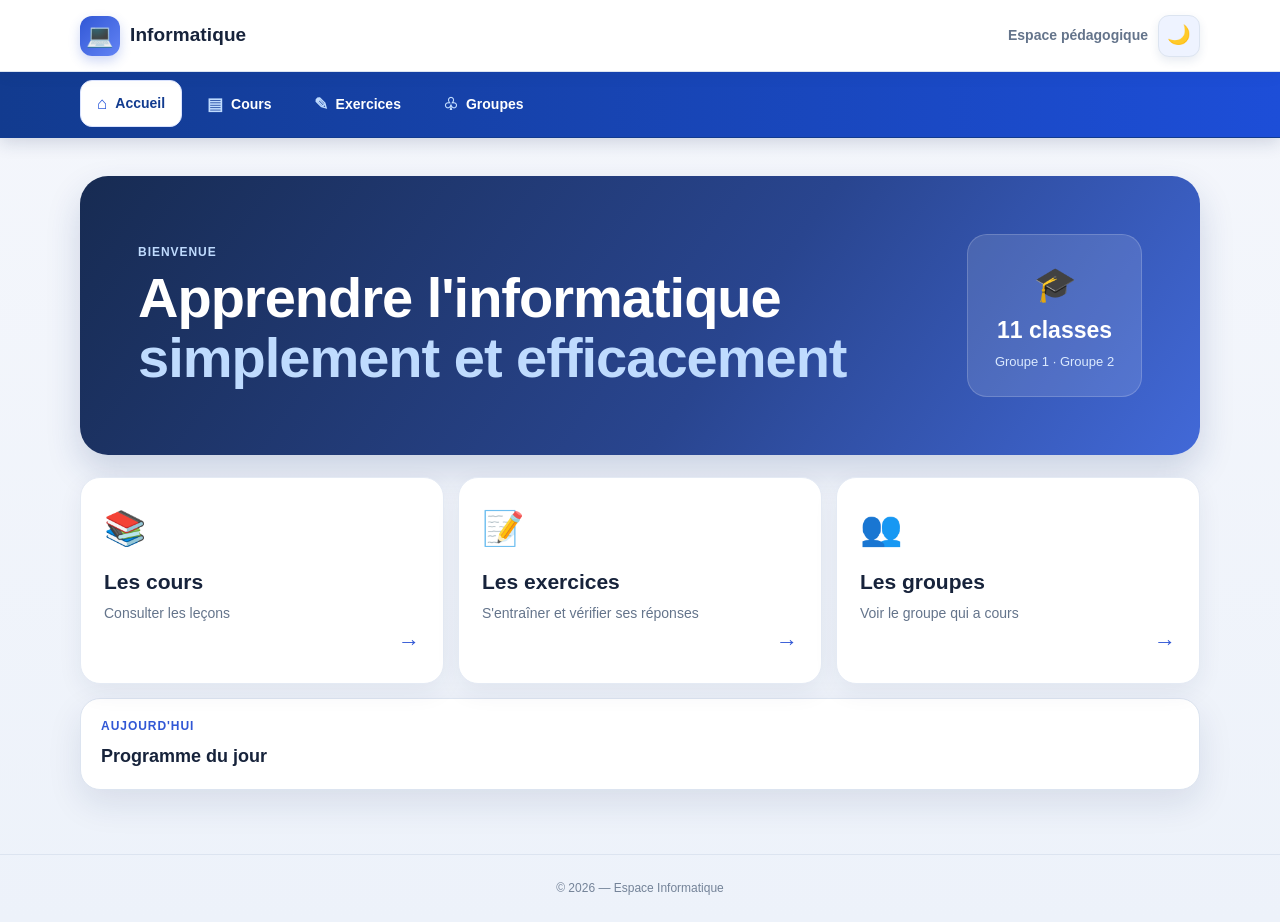
==== commit 2a27ecda: "Add files via upload" ====
--- a/index.html
+++ b/index.html
@@ -3,134 +3,82 @@
 <head>
   <meta charset="UTF-8">
   <meta name="viewport" content="width=device-width, initial-scale=1.0">
+  <meta name="theme-color" content="#14213d">
+  <link rel="icon" href="data:image/svg+xml,<svg xmlns=%27http://www.w3.org/2000/svg%27 viewBox=%270 0 100 100%27><text y=%27.9em%27 font-size=%2790%27>💻</text></svg>">
+  <meta property="og:title" content="Informatique — Espace pédagogique">
+  <meta property="og:description" content="Plateforme pédagogique d'informatique : cours, exercices interactifs et planning des groupes.">
+  <meta property="og:type" content="website">
+  <meta property="og:locale" content="fr_FR">
   <title>Informatique — Espace pédagogique</title>
   <meta name="description" content="Plateforme pédagogique d'informatique : cours, exercices et groupes.">
   <link rel="stylesheet" href="css/style.css">
 </head>
 <body>
-  <header class="topbar modern-home-header">
-    <div class="header-inner">
-      <a class="brand brand-light" href="index.html" aria-label="Accueil">
-        <span class="brand-mark" aria-hidden="true">⌁</span>
-        <span>Informatique<small>Espace pédagogique</small></span>
-      </a>
-      <nav class="site-nav home-nav" aria-label="Navigation principale">
-        <a href="index.html" aria-current="page">Accueil</a>
-        <a href="lessons.html">Cours</a>
-        <a href="exercises.html">Exercices</a>
-        <a href="groups.html">Groupes</a>
-      </nav>
-    </div>
+<a class="skip-link" href="#contenu">Aller au contenu principal</a>
+  <header class="topbar">
+    <a class="brand" href="index.html">
+      <span class="brand-icon">💻</span>
+      <span>Informatique</span>
+    </a>
+    <div class="topbar-actions"><span class="school-label">Espace pédagogique</span><button id="themeToggle" class="theme-toggle" type="button" aria-label="Basculer le mode sombre" aria-pressed="false">🌙</button></div>
   </header>
+<nav class="site-nav" aria-label="Navigation principale">
+  <div class="nav-inner">
+    <a href="index.html"><span aria-hidden="true">⌂</span> Accueil</a>
+    <a href="lessons.html"><span aria-hidden="true">▤</span> Cours</a>
+    <a href="exercises.html"><span aria-hidden="true">✎</span> Exercices</a>
+    <a href="groups.html"><span aria-hidden="true">♧</span> Groupes</a>
+  </div>
+</nav>
 
-<!-- إعلان ثابت في سطرين مع لمبة حمراء وامضة -->
-<div style="background: linear-gradient(135deg, #fff5f5 0%, #ffe3e3 100%); border: 3px solid #e53e3e; border-radius: 12px; padding: 20px 25px; margin: 20px auto; max-width: 950px; box-shadow: 0 6px 16px rgba(229, 62, 62, 0.2); font-family: 'Cairo', 'Tajawal', sans-serif; direction: rtl; text-align: right;">
-    
-    <!-- العنوان مع المصباح الوامض -->
-    <div style="display: flex; align-items: center; gap: 12px; margin-bottom: 15px; border-bottom: 2px dashed #feb2b2; padding-bottom: 12px;">
-        <!-- المصباح الوامض (وميض خطر مثل سيارة الإسعاف) -->
-        <span class="blinking-light" style="font-size: 32px;">🚨</span>
-        <h2 style="color: #c53030; margin: 0; font-size: 24px; font-weight: 900; letter-spacing: -0.5px; display: flex; align-items: center; gap: 10px;">
-            <span>إخبــــــــــــار هـــــــــــــام</span>
-            <span style="background-color: #e53e3e; color: white; font-size: 12px; padding: 3px 10px; border-radius: 20px; font-weight: bold;">مستعجل</span>
-        </h2>
-    </div>
 
-    <!-- نص الإعلان مقسم إلى سطرين وبخط كبير وبارز ومضغوط -->
-    <div style="color: #1f2937; font-size: 19px; font-weight: 800; letter-spacing: -0.5px; line-height: 1.8;">
-        <!-- السطر الأول -->
-        <div style="margin-bottom: 8px;">
-            📌 ابتداء من يوم الإثنين 12 أكتوبر سيعود جميع التلاميذ لأقسامهم الأصلية و يتعين ما يلي :
-        </div>
-        <!-- السطر الثاني -->
-        <div style="color: #9b2c2c;">
-            ⚡ حضور الفوج الثاني من رقم 23 إلى آخر رقم باللائحة ، ينضاف لهم تلاميذ الفوج الأول الذين لم ينجزوا الدرس الثاني le réseau informatique.
-        </div>
-    </div>
-
-</div>
-
-<!-- تصميم تأثير الوميض -->
-<style>
-@keyframes ambulanceFlash {
-    0% { opacity: 1; transform: scale(1); }
-    50% { opacity: 0.1; transform: scale(1.15); }
-    100% { opacity: 1; transform: scale(1); }
-}
-
-.blinking-light {
-    animation: ambulanceFlash 0.8s infinite ease-in-out;
-}
-</style>
-
-  <main class="home-page">
-    <section class="home-hero">
-      <div class="home-hero-inner container">
-        <div class="hero-copy">
-          <p class="hero-kicker">ESPACE PÉDAGOGIQUE</p>
-          <h1>Apprendre l'informatique<br><span>simplement et efficacement</span></h1>
-          <p class="hero-lead">Cours illustrés, exercices corrigés et travail en groupe pour progresser à votre rythme.</p>
-          <div class="hero-buttons">
-            <a class="hero-btn primary" href="lessons.html">Commencer maintenant <span>→</span></a>
-            <a class="hero-btn secondary" href="lessons.html">Découvrir les cours</a>
-          </div>
-          <div class="hero-tags" aria-label="Points forts">
-            <span>✓ Cours illustrés</span>
-            <span>✓ Exercices corrigés</span>
-            <span>✓ Travail en groupe</span>
-          </div>
-        </div>
-        <div class="hero-visual" aria-hidden="true">
-          <div class="code-window">
-            <div class="window-bar"><i></i><i></i><i></i></div>
-            <div class="code-lines">
-              <b>&lt;/&gt;</b><br>
-              <span>informatique</span><br>
-              <em>cours();</em><br>
-              <em>exercices();</em><br>
-              <em>progresser();</em>
-            </div>
-          </div>
-          <div class="visual-orbit orbit-one">{ }</div>
-          <div class="visual-orbit orbit-two">&lt;/&gt;</div>
-          <div class="visual-node node-one">⚙</div>
-          <div class="visual-node node-two">▦</div>
-        </div>
+  <main id="contenu" class="container home">
+    <section class="hero">
+      <div>
+        <p class="eyebrow">Bienvenue</p>
+        <h1>Apprendre l'informatique<br><span>simplement et efficacement</span></h1>
+      </div>
+      <div class="hero-card">
+        <div class="hero-card-icon">🎓</div>
+        <strong>11 classes</strong>
+        <span>Groupe 1 · Groupe 2</span>
       </div>
     </section>
 
-    <section class="container home-cards" aria-label="Accès rapide">
-      <a class="home-card card-courses" href="lessons.html">
-        <span class="home-card-icon">▤</span>
-        <span class="home-card-title">Cours</span>
-        <span class="home-card-desc">Découvrez les cours d'informatique</span>
-        <span class="home-card-chip">Cours illustrés</span>
+    <section class="main-actions" aria-label="Navigation principale">
+      <a class="action-card courses" href="lessons.html">
+        <span class="action-icon">📚</span>
+        <span class="action-title">Les cours</span>
+        <span class="action-desc">Consulter les leçons</span>
+        <span class="arrow">→</span>
       </a>
-      <a class="home-card card-exercises" href="exercises.html">
-        <span class="home-card-icon">☷</span>
-        <span class="home-card-title">Exercices</span>
-        <span class="home-card-desc">Testez vos connaissances et consultez les corrections</span>
-        <span class="home-card-chip">Quiz &amp; corrections</span>
+
+      <a class="action-card exercises" href="exercises.html">
+        <span class="action-icon">📝</span>
+        <span class="action-title">Les exercices</span>
+        <span class="action-desc">S'entraîner et vérifier ses réponses</span>
+        <span class="arrow">→</span>
       </a>
-      <a class="home-card card-groups" href="groups.html">
-        <span class="home-card-icon">♧</span>
-        <span class="home-card-title">Groupes</span>
-        <span class="home-card-desc">Consultez votre groupe et le programme</span>
-        <span class="home-card-chip">Travail en groupe</span>
+
+      <a class="action-card groups" href="groups.html">
+        <span class="action-icon">👥</span>
+        <span class="action-title">Les groupes</span>
+        <span class="action-desc">Voir le groupe qui a cours</span>
+        <span class="arrow">→</span>
       </a>
     </section>
 
-    <section class="container today-box home-today">
+    <section class="today-box">
       <div>
         <p class="eyebrow">Aujourd'hui</p>
         <h2 id="todayTitle">Programme du jour</h2>
       </div>
-      <div id="todaySchedule" class="today-result"></div>
+      <div id="todaySchedule" class="today-result" aria-live="polite"></div>
     </section>
   </main>
 
   <footer class="footer">© 2026 — Espace Informatique</footer>
   <script src="js/app.js"></script>
-<script src="js/back-to-top.js"></script>
+<script src="js/enhancements.js" defer></script>
 </body>
 </html>
--- a/css/style.css
+++ b/css/style.css
@@ -59,60 +59,96 @@
 .lesson-page-image .zoom-hint{display:block;text-align:center;margin-top:8px;color:var(--blue);font-size:13px;font-weight:800}
 @media(min-width:900px){.lesson-pages{gap:26px}.lesson-page-image{padding:18px}}
 
+/* Styles déplacés depuis exercises.html */
+.exercise-image{width:100%;height:auto;max-width:900px;max-height:none;object-fit:contain;display:block;margin:14px auto 18px;border-radius:16px;border:1px solid #dbe3ee;background:#fff}
+    .component-viewer{max-width:980px;margin:14px auto 10px;border:1px solid #dbe3ee;border-radius:18px;background:#fff;padding:10px;box-shadow:0 8px 22px rgba(31,73,125,.08)}
+    .component-viewer img{width:100%;display:block;border-radius:12px}
+    .component-strip{display:grid;grid-template-columns:repeat(6,1fr);gap:8px;max-width:980px;margin:10px auto 12px}
+    .component-tile{border:2px solid #e3e9f2;border-radius:14px;background:#f8fafc;padding:5px;cursor:pointer;transition:.18s;box-shadow:0 3px 10px rgba(31,73,125,.05)}
+    .component-tile:hover,.component-tile:focus{transform:translateY(-2px);border-color:#2563eb;outline:none}
+    .component-tile img{width:100%;height:88px;object-fit:contain;object-position:center;border-radius:9px;display:block;background:#fff}
+    .component-name{min-height:42px;display:flex;align-items:center;justify-content:center;text-align:center;margin:8px auto 2px;max-width:760px;padding:9px 14px;border-radius:12px;background:#eef6ff;color:#123b78;font-weight:800}
+    .image-note{font-size:13px;color:#5b677a;text-align:center;margin:4px 0 8px}
+    @media(max-width:760px){.component-strip{grid-template-columns:repeat(3,1fr)}.component-tile img{height:72px}}
+    .choice-grid{display:grid;grid-template-columns:repeat(auto-fit,minmax(190px,1fr));gap:8px}
+    .choice-grid label{background:#f7f9fc;border:1px solid #e3e9f2;border-radius:10px;padding:10px 12px}
+    .feedback{margin-top:10px;font-size:14px;font-weight:700}
+    .quiz-result{margin-top:16px}
+    select.quiz-select{width:100%;max-width:420px;padding:10px;border:1px solid #dbe3ee;border-radius:10px;background:#fff}
+    .tip{background:#eef6ff;border-left:4px solid #2563eb;padding:12px 14px;border-radius:10px;margin:0 0 16px}
 
+    /* Exercice glisser-déposer : périphériques */
+    .dnd-exercise{margin-top:34px;background:#fff;border:1px solid #dbe3ee;border-radius:20px;padding:20px;box-shadow:0 10px 28px rgba(31,73,125,.08)}
+    .dnd-head h2{margin:4px 0 8px;color:#123b78}.dnd-help{background:#eef6ff;border-left:4px solid #2563eb;padding:12px 14px;border-radius:10px;margin:12px 0 16px}
+    .device-bank{display:grid;grid-template-columns:repeat(5,minmax(110px,1fr));gap:10px;margin:14px 0 18px}
+    .device-card{border:2px solid #dbe7f5;border-radius:14px;background:#fff;padding:8px;cursor:grab;text-align:center;touch-action:manipulation;user-select:none;transition:.18s;min-width:0}
+    .device-card:hover,.device-card.selected{border-color:#2563eb;box-shadow:0 5px 15px rgba(37,99,235,.18);transform:translateY(-2px)}
+    .device-card img{width:100%;height:92px;object-fit:contain;border-radius:9px;background:#f8fafc;pointer-events:none}.device-card strong{display:block;margin-top:6px;color:#183b6b;font-size:14px}
+    .drop-grid{display:grid;grid-template-columns:repeat(3,1fr);gap:12px}.drop-zone{min-height:190px;border:2px dashed #9bb9df;border-radius:16px;padding:10px;background:#f8fbff;transition:.18s}.drop-zone.dragover{background:#eaf4ff;border-color:#2563eb}
+    .drop-zone h3{text-align:center;margin:2px 0 10px;color:#123b78;font-size:17px}.drop-items{display:grid;grid-template-columns:repeat(2,minmax(80px,1fr));gap:7px;min-height:120px}
+    .drop-items .device-card{padding:5px}.drop-items .device-card img{height:65px}.drop-items .device-card strong{font-size:12px}
+    .device-card.correct{border-color:#16a34a;background:#ecfdf3}.device-card.wrong{border-color:#dc2626;background:#fff1f2}
+    .dnd-actions{display:flex;gap:10px;align-items:center;flex-wrap:wrap;margin-top:16px}.dnd-score{font-weight:900;font-size:20px;color:#123b78;margin-left:auto}.dnd-message{width:100%;font-weight:700;margin-top:4px}
+    @media(max-width:760px){.device-bank{grid-template-columns:repeat(2,1fr)}.drop-grid{grid-template-columns:1fr}.drop-zone{min-height:140px}.drop-items{grid-template-columns:repeat(3,1fr)}.device-card img{height:78px}.dnd-score{margin-left:0;width:100%}}
+/* Styles déplacés depuis admin.html */
+.admin-tabs{display:flex;gap:8px;flex-wrap:wrap;margin-bottom:14px}.admin-tab{border:1px solid #dbe3ee;background:#fff;border-radius:10px;padding:10px 14px;cursor:pointer;font-weight:800}.admin-tab.active{background:#2563eb;color:#fff;border-color:#2563eb}.admin-panel[hidden]{display:none}.auto-badge{display:inline-block;padding:4px 8px;border-radius:999px;background:#eef6ff;color:#1555a0;font-weight:800;font-size:12px}.closed-badge{display:inline-block;padding:4px 8px;border-radius:999px;background:#fff1f2;color:#a11a2b;font-weight:800;font-size:12px}.mini-note{font-size:13px;color:#64748b;margin-top:7px}.preview-grid{display:grid;grid-template-columns:repeat(auto-fit,minmax(210px,1fr));gap:10px}.preview-item{border:1px solid #e2e8f0;border-radius:12px;padding:12px;background:#fafcff}.preview-item strong{display:block;margin-bottom:5px}.form-actions{display:flex;gap:8px;flex-wrap:wrap}.table-btn.small{padding:6px 9px;font-size:12px}
+/* ===== Améliorations v19.1 : thème sombre, accessibilité, progression ===== */
+.topbar-actions{display:flex;align-items:center;gap:10px}
+.theme-toggle{background:#eef3ff;border:1px solid var(--line);border-radius:12px;font-size:19px;width:42px;height:42px;cursor:pointer;display:grid;place-items:center}
+.skip-link{position:absolute;left:-999px;top:0;background:#14213d;color:#fff;padding:10px 16px;border-radius:0 0 10px 0;z-index:99;font-weight:800}
+.skip-link:focus{left:0}
+.to-top{position:fixed;right:18px;bottom:18px;width:46px;height:46px;border-radius:50%;background:var(--blue);color:#fff;font-size:20px;border:0;cursor:pointer;opacity:0;pointer-events:none;transition:.25s;z-index:50;box-shadow:0 8px 20px rgba(29,78,216,.35)}
+.to-top.show{opacity:1;pointer-events:auto}
+.quiz-progress{position:sticky;top:118px;z-index:15;background:#fff;border:1px solid var(--line);border-radius:12px;padding:10px 14px;margin-bottom:14px;box-shadow:var(--shadow)}
+.quiz-progress-fill{height:8px;border-radius:99px;background:linear-gradient(90deg,var(--blue),var(--green));width:0;transition:width .3s}
+.quiz-progress-text{font-size:12px;font-weight:800;color:var(--muted);display:block;margin-top:5px}
+.data-table{width:100%;border-collapse:collapse;margin:14px 0;font-size:14px}
+.data-table th{background:var(--sky);color:var(--blue);padding:10px;border:1px solid var(--line);text-align:left}
+.data-table td{padding:10px;border:1px solid var(--line)}
 
-/* Cartes des unités d'exercices */
-.exercise-unit-grid{display:grid;grid-template-columns:repeat(2,minmax(0,1fr));gap:22px;margin-top:24px}
-.exercise-unit-card{display:grid;grid-template-columns:auto 1fr auto;align-items:center;gap:16px;background:#fff;border:1px solid #dce4f0;border-radius:20px;padding:24px;text-decoration:none;color:var(--ink);box-shadow:0 10px 26px rgba(23,42,84,.08);transition:transform .18s ease,box-shadow .18s ease,border-color .18s ease}
-.exercise-unit-card:hover,.exercise-unit-card:focus-visible{transform:translateY(-4px);box-shadow:0 16px 34px rgba(23,42,84,.13);border-color:#9bb5ee;outline:none}
-.exercise-unit-card .unit-badge{width:58px;height:58px;border-radius:16px;display:flex;align-items:center;justify-content:center;background:linear-gradient(135deg,#123b8f,#3157d5);color:#fff;font-size:21px;font-weight:900;box-shadow:0 7px 16px rgba(49,87,213,.22)}
-.exercise-unit-card h2{margin:7px 0 5px;color:#173b82;font-size:22px}.exercise-unit-card p{margin:0;color:var(--muted);line-height:1.5}.exercise-unit-card .unit-arrow{font-size:28px;color:#3157d5;font-weight:900}.exercise-unit-card.network-card .unit-badge{background:linear-gradient(135deg,#08764a,#16a36a)}
-@media(max-width:760px){.exercise-unit-grid{grid-template-columns:1fr}.exercise-unit-card{grid-template-columns:auto 1fr}.exercise-unit-card .unit-arrow{grid-column:2;justify-self:end;margin-top:-10px}}
+/* ----- Mode sombre ----- */
+html[data-theme="dark"]{--ink:#e6ecf5;--muted:#9fb0c7;--line:#33456b;--sky:#1b2a47;--shadow:0 14px 34px rgba(0,0,0,.35)}
+html[data-theme="dark"] body{background:linear-gradient(180deg,#0f1726,#0b1220);color:var(--ink)}
+html[data-theme="dark"] .topbar{background:rgba(15,23,38,.96)}
+html[data-theme="dark"] .school-label,html[data-theme="dark"] .back-link{color:var(--muted)}
+html[data-theme="dark"] .action-card,html[data-theme="dark"] .today-box,html[data-theme="dark"] .lesson-card,html[data-theme="dark"] .lesson-header,html[data-theme="dark"] .lesson-content,html[data-theme="dark"] .schedule-card,html[data-theme="dark"] .question,html[data-theme="dark"] .schedule-day,html[data-theme="dark"] .schedule-class-card,html[data-theme="dark"] .coming-soon,html[data-theme="dark"] .mini-card,html[data-theme="dark"] .lesson-page-image,html[data-theme="dark"] .admin-card,html[data-theme="dark"] .preview-item,html[data-theme="dark"] .component-viewer,html[data-theme="dark"] .component-tile,html[data-theme="dark"] .device-card,html[data-theme="dark"] .dnd-exercise,html[data-theme="dark"] .quiz-progress{background:#16223a;border-color:var(--line);color:var(--ink)}
+html[data-theme="dark"] .lesson-info p,html[data-theme="dark"] .action-desc,html[data-theme="dark"] .page-heading>p:last-child,html[data-theme="dark"] .lesson-header p,html[data-theme="dark"] .lesson-content p,html[data-theme="dark"] .lesson-content ul{color:#b7c4d8}
+html[data-theme="dark"] .schedule-day-title,html[data-theme="dark"] .choice-grid label,html[data-theme="dark"] .admin-tab{background:#1b2a47;color:var(--ink)}
+html[data-theme="dark"] .definition{background:#182642}
+html[data-theme="dark"] .tag{background:#22345a;color:#8fb0f5}
+html[data-theme="dark"] .drop-zone{background:#14213a;border-color:#3d5680}
+html[data-theme="dark"] .quiz-result.success{background:#0f2e23;color:#5ee0a8}
+html[data-theme="dark"] .quiz-result.partial{background:#33270f;color:#f0c361}
+html[data-theme="dark"] .question-feedback.is-correct{background:#0f2e23;color:#5ee0a8;border-color:#1d5c44}
+html[data-theme="dark"] .question-feedback.is-wrong{background:#3a1420;color:#f79ab0;border-color:#6b2237}
+html[data-theme="dark"] .theme-toggle{background:#1b2a47;border-color:var(--line)}
 
-/* Bouton flottant : retour en haut de la page */
-.back-to-top{position:fixed;right:22px;bottom:22px;width:46px;height:46px;border:0;border-radius:50%;background:#2563eb;color:#fff;display:grid;place-items:center;font-size:22px;font-weight:900;line-height:1;cursor:pointer;box-shadow:0 8px 22px rgba(31,73,125,.22);opacity:0;visibility:hidden;transform:translateY(10px);transition:opacity .2s ease,transform .2s ease,visibility .2s ease;z-index:1000}
-.back-to-top.is-visible{opacity:1;visibility:visible;transform:translateY(0)}
-.back-to-top:hover{background:#1d4ed8;transform:translateY(-2px)}
-.back-to-top:focus-visible{outline:3px solid #bfdbfe;outline-offset:3px}
-@media(max-width:520px){.back-to-top{right:14px;bottom:14px;width:44px;height:44px}}
-
-/* Accueil — nouveau style visuel, sans modifier les pages internes */
-.modern-home-header{height:88px;background:linear-gradient(110deg,#0e397e 0%,#123f86 55%,#0e346f 100%);border:0;box-shadow:0 5px 18px rgba(7,36,83,.18);position:relative;z-index:30}
-.header-inner{width:min(1360px,calc(100% - 48px));height:100%;margin:auto;display:flex;align-items:center;justify-content:space-between;gap:28px}
-.brand-light{color:#fff;font-size:28px;line-height:1.05;gap:13px;min-width:max-content}
-.brand-light small{display:block;font-size:14px;font-weight:600;color:#8fc4ff;letter-spacing:.2px;margin-top:4px}
-.brand-mark{width:48px;height:48px;border:3px solid #fff;border-radius:14px;display:grid;place-items:center;font-size:29px;font-weight:900;transform:rotate(-8deg);color:#fff}
-.home-nav{position:static;background:transparent;border:0;box-shadow:none;display:flex;align-items:center;gap:6px;padding:0;overflow:visible;width:auto;margin:0}
-.home-nav a{color:#fff!important;border:0!important;background:transparent!important;border-radius:13px!important;padding:11px 17px!important;font-size:16px!important;transform:none!important}
-.home-nav a:hover,.home-nav a:focus-visible,.home-nav a[aria-current="page"]{background:rgba(255,255,255,.18)!important;color:#fff!important;outline:none}
-.home-nav a[aria-current="page"]{box-shadow:inset 0 -2px 0 #8fc4ff}
-.home-page{background:#f4f7fd;min-height:calc(100vh - 88px);padding-bottom:48px}
-.home-hero{background:linear-gradient(120deg,#f4f7fd 0%,#eef3fc 56%,#e5edfb 100%);overflow:hidden;border-bottom:1px solid #dfe7f4}
-.home-hero-inner{min-height:465px;display:grid;grid-template-columns:1.02fr .98fr;align-items:center;gap:20px;padding-top:38px;padding-bottom:38px}
-.hero-copy{padding:20px 0 20px 8px;position:relative;z-index:2}
-.hero-kicker{font-size:13px;font-weight:900;letter-spacing:.16em;color:#2f60c8;margin-bottom:13px}
-.hero-copy h1{font-size:clamp(38px,5vw,65px);line-height:1.05;letter-spacing:-1.8px;color:#0f326c;margin:0}
-.hero-copy h1 span{color:#173f84}
-.hero-lead{max-width:680px;font-size:18px;line-height:1.55;color:#334155;margin:20px 0 23px}
-.hero-buttons{display:flex;gap:14px;flex-wrap:wrap}
-.hero-btn{display:inline-flex;align-items:center;justify-content:center;gap:12px;min-height:54px;padding:0 25px;border-radius:12px;font-size:17px;font-weight:900;border:2px solid #1454a7;transition:.18s ease}
-.hero-btn.primary{background:#125db6;color:#fff;box-shadow:0 9px 20px rgba(18,93,182,.2)}
-.hero-btn.secondary{background:#fff;color:#17385f}
-.hero-btn:hover{transform:translateY(-2px);box-shadow:0 10px 22px rgba(27,65,126,.14)}
-.hero-tags{display:flex;gap:9px;flex-wrap:wrap;margin-top:22px}
-.hero-tags span{background:#dceafb;color:#164987;border-radius:9px;padding:6px 11px;font-weight:800;font-size:13px}
-.hero-visual{height:390px;position:relative;display:flex;align-items:center;justify-content:center}
-.hero-visual:before{content:"";position:absolute;width:430px;height:300px;border-radius:50%;background:radial-gradient(circle,#d7e7ff 0%,rgba(215,231,255,0) 68%);right:0;top:42px}
-.code-window{width:min(490px,88%);height:270px;border-radius:18px;background:#10294f;box-shadow:0 25px 45px rgba(20,54,108,.28);transform:perspective(700px) rotateY(-5deg) rotateX(2deg);position:relative;z-index:2;overflow:hidden;border:5px solid #d7e2f2}
-.window-bar{height:34px;background:#e5edf8;display:flex;align-items:center;gap:7px;padding-left:13px}.window-bar i{width:9px;height:9px;border-radius:50%;background:#9aaac0}.code-lines{padding:22px 30px;color:#a9d5ff;font-family:Consolas,monospace;font-size:19px;line-height:1.65}.code-lines b{color:#72e0d0;font-size:29px}.code-lines span{color:#fff}.code-lines em{font-style:normal;color:#8bb5ff}
-.visual-orbit,.visual-node{position:absolute;z-index:3;display:grid;place-items:center;font-weight:900;box-shadow:0 12px 26px rgba(31,74,139,.17)}
-.visual-orbit{width:76px;height:76px;border-radius:18px;color:#fff;background:linear-gradient(135deg,#5d7ff0,#3d5ac6);font-size:22px}.orbit-one{right:5%;top:13%;}.orbit-two{right:0;bottom:14%;background:#fff;color:#3157d5;border:1px solid #cad9f0}.visual-node{width:58px;height:58px;border-radius:16px;background:#fff;color:#3157d5;font-size:27px;border:1px solid #d6e1f2}.node-one{left:6%;top:20%}.node-two{left:2%;bottom:18%;background:#d9f1ed;color:#087f78}
-.home-cards{display:grid;grid-template-columns:repeat(3,1fr);gap:24px;margin-top:-2px;position:relative;z-index:5;padding-top:28px}
-.home-card{background:#fff;border:1px solid #e2e8f2;border-radius:18px;min-height:230px;padding:22px 25px 20px;display:flex;flex-direction:column;align-items:center;text-align:center;box-shadow:0 12px 28px rgba(23,51,98,.10);transition:.18s ease}
-.home-card:hover{transform:translateY(-5px);box-shadow:0 18px 34px rgba(23,51,98,.15);border-color:#c8d8ef}
-.home-card-icon{width:74px;height:74px;border-radius:18px;display:grid;place-items:center;font-size:39px;font-weight:900;margin-bottom:10px}
-.card-courses .home-card-icon{background:#d8e8ff;color:#1259b3}.card-exercises .home-card-icon{background:#d8f1f0;color:#118c8b}.card-groups .home-card-icon{background:#e6defc;color:#6741bd}
-.home-card-title{font-size:28px;font-weight:950;color:#080b12;line-height:1.1}.home-card-desc{font-size:15px;color:#334155;margin-top:8px;min-height:47px;max-width:300px}.home-card-chip{margin-top:auto;border-radius:9px;padding:6px 11px;font-size:13px;font-weight:900}.card-courses .home-card-chip{background:#dbeafe;color:#174b91}.card-exercises .home-card-chip{background:#d8f2f1;color:#087d7b}.card-groups .home-card-chip{background:#e7ddfb;color:#5b38a9}
-.home-today{margin-top:26px!important;background:#fff;border-radius:18px!important}
-@media(max-width:980px){.header-inner{width:calc(100% - 30px)}.brand-light{font-size:22px}.home-nav a{padding:9px 10px!important;font-size:14px!important}.home-hero-inner{grid-template-columns:1fr}.hero-visual{height:310px;order:-1}.hero-copy{text-align:center;padding-left:0}.hero-lead{margin-left:auto;margin-right:auto}.hero-buttons,.hero-tags{justify-content:center}.home-cards{grid-template-columns:1fr;max-width:600px}}
-@media(max-width:620px){.modern-home-header{height:auto;min-height:74px}.header-inner{flex-direction:column;align-items:stretch;padding:12px 0;gap:9px}.brand-light{font-size:21px}.brand-mark{width:40px;height:40px;font-size:23px}.brand-light small{font-size:12px}.home-nav{overflow-x:auto;justify-content:flex-start;padding-bottom:2px}.home-nav a{font-size:13px!important;padding:8px 12px!important}.home-hero-inner{padding-top:24px;padding-bottom:25px}.hero-copy h1{font-size:39px}.hero-lead{font-size:16px}.hero-btn{width:100%}.hero-visual{height:235px}.code-window{height:180px}.code-lines{padding:14px 20px;font-size:14px}.code-lines b{font-size:22px}.visual-orbit{width:53px;height:53px;font-size:16px}.visual-node{width:42px;height:42px;font-size:19px}.home-cards{padding-top:20px;gap:15px}.home-card{min-height:205px}.home-card-title{font-size:25px}}
+/* ---------- Unités d'exercices ---------- */
+.exercise-units{display:grid;grid-template-columns:repeat(2,minmax(0,1fr));gap:14px;margin:0 0 22px}
+.exercise-unit-card{background:#fff;border:1px solid var(--line);border-radius:18px;padding:16px 18px;display:grid;grid-template-columns:48px 1fr 22px;gap:13px;align-items:center;box-shadow:var(--shadow);transition:.18s}
+.exercise-unit-card:hover{transform:translateY(-2px);border-color:#b9cbe2}
+.exercise-unit-card.active{border:2px solid var(--blue);background:#f8fbff}
+.exercise-unit-card .unit-number{width:44px;height:44px;border-radius:12px;background:var(--sky);color:var(--blue);display:grid;place-items:center;font-weight:900}
+.exercise-unit-card strong{display:block;font-size:15px}
+.exercise-unit-card small{display:block;color:var(--muted);font-size:12px;margin-top:2px}
+.exercise-unit-card>span:last-child{color:var(--blue);font-size:20px}
+.mental-map-section{margin-top:22px}
+.mental-map-image{display:block;position:relative;background:#fff;border:1px solid var(--line);border-radius:18px;padding:14px;overflow:hidden;box-shadow:var(--shadow);text-align:center}
+.mental-map-image img{display:block;width:100%;height:auto;max-height:none;object-fit:contain;border-radius:10px}
+.mental-map-image .zoom-hint{position:absolute;right:18px;bottom:18px;background:rgba(16,42,67,.86);color:#fff;border-radius:999px;padding:5px 10px;font-size:12px;font-weight:800}
+.lesson-pages img{object-fit:contain!important;height:auto!important;max-height:none!important}
+.network-question{transition:border-color .15s,box-shadow .15s}
+.network-question.answer-ok{border-color:#0f9f6e;box-shadow:0 0 0 2px rgba(15,159,110,.10)}
+.network-question.answer-wrong{border-color:#dc2626;box-shadow:0 0 0 2px rgba(220,38,38,.08)}
+.matching-grid{display:grid;grid-template-columns:repeat(3,minmax(0,1fr));gap:12px;margin-top:12px}
+.matching-grid label{display:flex;flex-direction:column;gap:7px;background:#f8fbff;border:1px solid var(--line);border-radius:12px;padding:12px;font-weight:700;font-size:14px}
+.matching-grid select,.network-schema select{background:#fff;border:1px solid #b9cbe2;border-radius:9px;padding:9px;color:var(--ink);width:100%}
+.network-schema{display:flex;align-items:center;justify-content:center;gap:10px;flex-wrap:wrap;background:#f8fbff;border:1px solid var(--line);border-radius:16px;padding:20px;margin-top:14px}
+.network-schema .schema-box{background:#fff;border:2px solid #b9cbe2;border-radius:10px;padding:10px 15px;font-weight:900;color:var(--blue)}
+.network-schema select{width:auto;min-width:180px}
+@media(max-width:760px){
+ .exercise-units,.matching-grid{grid-template-columns:1fr}
+ .exercise-unit-card{grid-template-columns:44px 1fr 20px}
+ .network-schema{flex-direction:column}
+ .network-schema>span{transform:rotate(90deg)}
+}
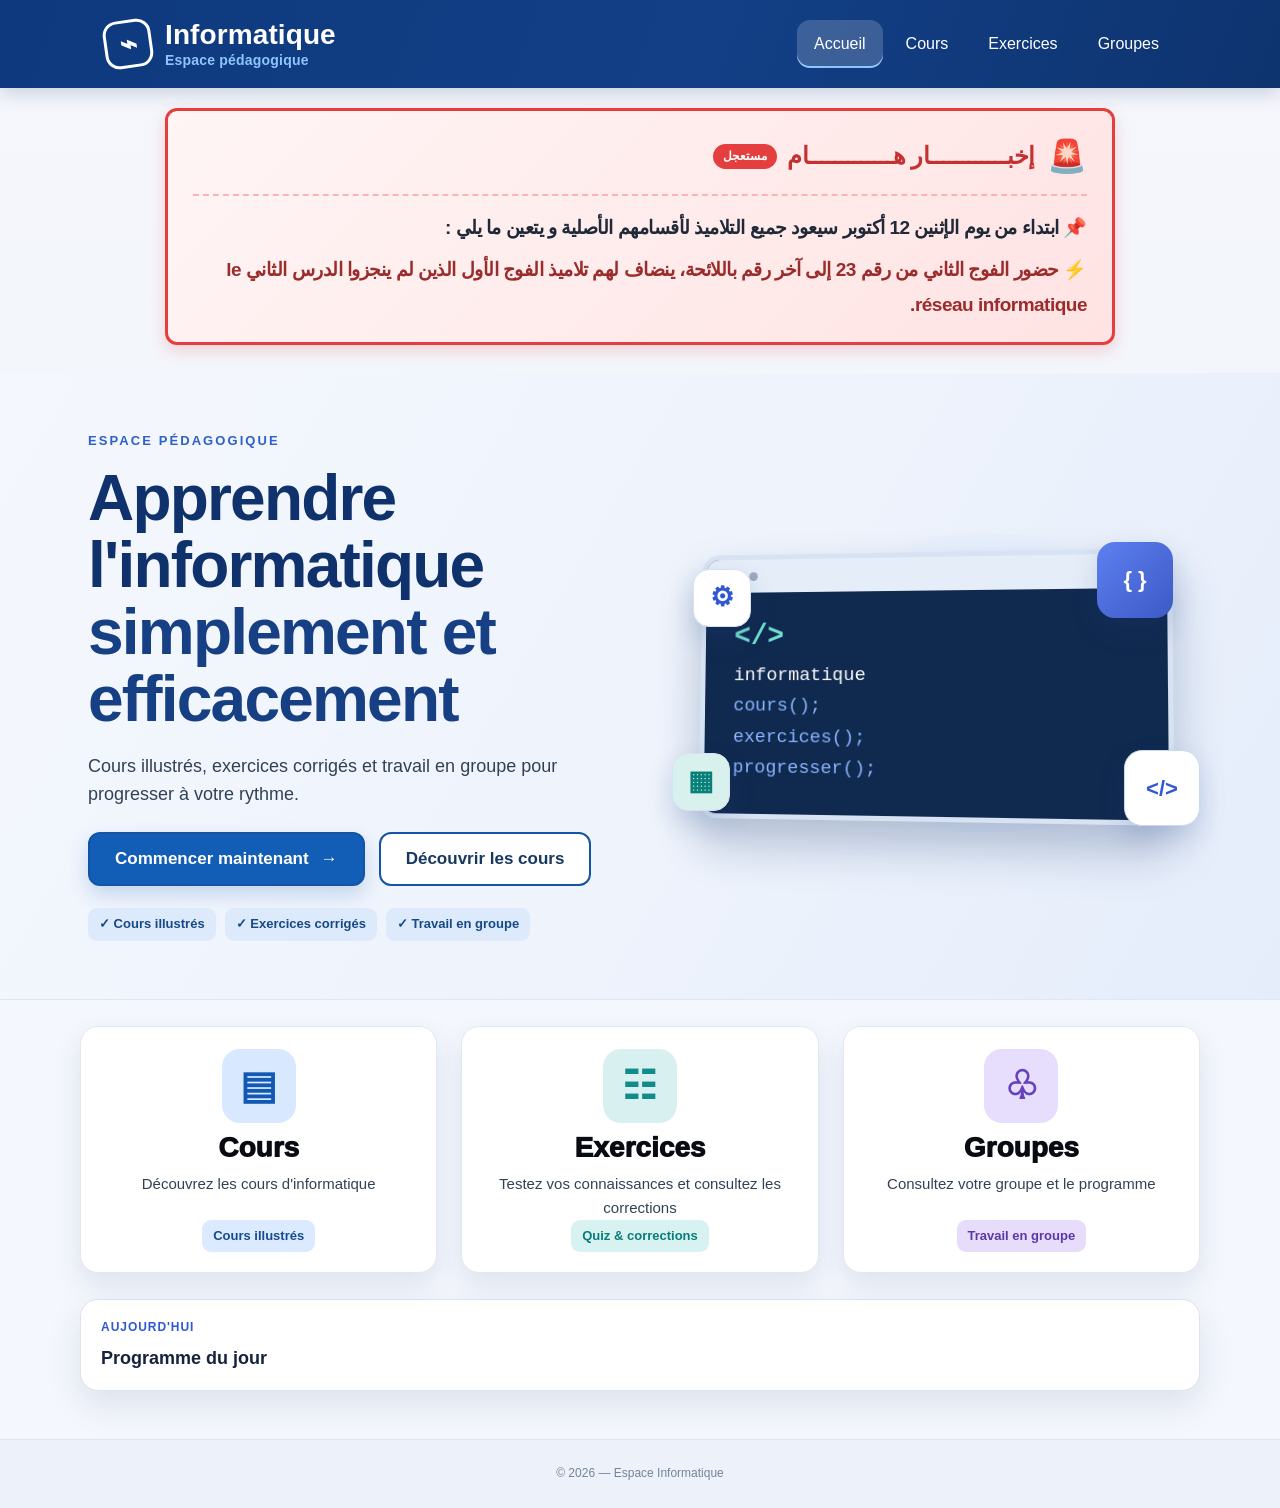
==== commit 200cbf39: "Add files via upload" ====
--- a/index.html
+++ b/index.html
@@ -3,82 +3,185 @@
 <head>
   <meta charset="UTF-8">
   <meta name="viewport" content="width=device-width, initial-scale=1.0">
-  <meta name="theme-color" content="#14213d">
-  <link rel="icon" href="data:image/svg+xml,<svg xmlns=%27http://www.w3.org/2000/svg%27 viewBox=%270 0 100 100%27><text y=%27.9em%27 font-size=%2790%27>💻</text></svg>">
-  <meta property="og:title" content="Informatique — Espace pédagogique">
-  <meta property="og:description" content="Plateforme pédagogique d'informatique : cours, exercices interactifs et planning des groupes.">
-  <meta property="og:type" content="website">
-  <meta property="og:locale" content="fr_FR">
   <title>Informatique — Espace pédagogique</title>
   <meta name="description" content="Plateforme pédagogique d'informatique : cours, exercices et groupes.">
   <link rel="stylesheet" href="css/style.css">
+
+  <style>
+    .important-announcement {
+      box-sizing: border-box;
+      width: calc(100% - 32px);
+      max-width: 950px;
+      margin: 20px auto 28px;
+      padding: 20px 25px;
+      background: linear-gradient(135deg, #fff5f5 0%, #ffe3e3 100%);
+      border: 3px solid #e53e3e;
+      border-radius: 12px;
+      box-shadow: 0 6px 16px rgba(229, 62, 62, 0.2);
+      font-family: 'Cairo', 'Tajawal', sans-serif;
+      direction: rtl;
+      text-align: right;
+    }
+    .announcement-heading {
+      display: flex;
+      align-items: center;
+      gap: 12px;
+      margin-bottom: 15px;
+      padding-bottom: 12px;
+      border-bottom: 2px dashed #feb2b2;
+    }
+    .blinking-light {
+      flex: 0 0 auto;
+      font-size: 32px;
+      animation: ambulanceFlash 0.8s infinite ease-in-out;
+    }
+    .announcement-heading h2 {
+      display: flex;
+      flex-wrap: wrap;
+      align-items: center;
+      gap: 10px;
+      margin: 0;
+      color: #c53030;
+      font-size: 24px;
+      font-weight: 900;
+      letter-spacing: -0.5px;
+    }
+    .announcement-badge {
+      padding: 3px 10px;
+      border-radius: 20px;
+      background: #e53e3e;
+      color: #fff;
+      font-size: 12px;
+      font-weight: 700;
+      letter-spacing: 0;
+    }
+    .announcement-text {
+      color: #1f2937;
+      font-size: 19px;
+      font-weight: 800;
+      line-height: 1.8;
+      letter-spacing: -0.5px;
+    }
+    .announcement-text p { margin: 0 0 8px; }
+    .announcement-text p:last-child { margin-bottom: 0; }
+    .announcement-detail { color: #9b2c2c; }
+    @keyframes ambulanceFlash {
+      0%, 100% { opacity: 1; transform: scale(1); }
+      50% { opacity: 0.1; transform: scale(1.15); }
+    }
+    @media (max-width: 600px) {
+      .important-announcement { padding: 16px; margin-top: 14px; }
+      .announcement-heading h2 { font-size: 19px; }
+      .announcement-text { font-size: 16px; }
+      .blinking-light { font-size: 27px; }
+    }
+    @media (prefers-reduced-motion: reduce) {
+      .blinking-light { animation: none; }
+    }
+  </style>
+
 </head>
 <body>
-<a class="skip-link" href="#contenu">Aller au contenu principal</a>
-  <header class="topbar">
-    <a class="brand" href="index.html">
-      <span class="brand-icon">💻</span>
-      <span>Informatique</span>
-    </a>
-    <div class="topbar-actions"><span class="school-label">Espace pédagogique</span><button id="themeToggle" class="theme-toggle" type="button" aria-label="Basculer le mode sombre" aria-pressed="false">🌙</button></div>
+  <header class="topbar modern-home-header">
+    <div class="header-inner">
+      <a class="brand brand-light" href="index.html" aria-label="Accueil">
+        <span class="brand-mark" aria-hidden="true">⌁</span>
+        <span>Informatique<small>Espace pédagogique</small></span>
+      </a>
+      <nav class="site-nav home-nav" aria-label="Navigation principale">
+        <a href="index.html" aria-current="page">Accueil</a>
+        <a href="lessons.html">Cours</a>
+        <a href="exercises.html">Exercices</a>
+        <a href="groups.html">Groupes</a>
+      </nav>
+    </div>
   </header>
-<nav class="site-nav" aria-label="Navigation principale">
-  <div class="nav-inner">
-    <a href="index.html"><span aria-hidden="true">⌂</span> Accueil</a>
-    <a href="lessons.html"><span aria-hidden="true">▤</span> Cours</a>
-    <a href="exercises.html"><span aria-hidden="true">✎</span> Exercices</a>
-    <a href="groups.html"><span aria-hidden="true">♧</span> Groupes</a>
-  </div>
-</nav>
 
 
-  <main id="contenu" class="container home">
-    <section class="hero">
-      <div>
-        <p class="eyebrow">Bienvenue</p>
-        <h1>Apprendre l'informatique<br><span>simplement et efficacement</span></h1>
-      </div>
-      <div class="hero-card">
-        <div class="hero-card-icon">🎓</div>
-        <strong>11 classes</strong>
-        <span>Groupe 1 · Groupe 2</span>
+
+  <!-- Annonce importante -->
+  <section class="important-announcement" role="alert" aria-labelledby="announcement-title">
+    <div class="announcement-heading">
+      <span class="blinking-light" aria-hidden="true">🚨</span>
+      <h2 id="announcement-title">
+        <span>إخبــــــــــــار هـــــــــــــام</span>
+        <span class="announcement-badge">مستعجل</span>
+      </h2>
+    </div>
+    <div class="announcement-text">
+      <p>📌 ابتداء من يوم الإثنين 12 أكتوبر سيعود جميع التلاميذ لأقسامهم الأصلية و يتعين ما يلي :</p>
+      <p class="announcement-detail">⚡ حضور الفوج الثاني من رقم 23 إلى آخر رقم باللائحة، ينضاف لهم تلاميذ الفوج الأول الذين لم ينجزوا الدرس الثاني <span dir="ltr">le réseau informatique</span>.</p>
+    </div>
+  </section>
+
+  <main class="home-page">
+    <section class="home-hero">
+      <div class="home-hero-inner container">
+        <div class="hero-copy">
+          <p class="hero-kicker">ESPACE PÉDAGOGIQUE</p>
+          <h1>Apprendre l'informatique<br><span>simplement et efficacement</span></h1>
+          <p class="hero-lead">Cours illustrés, exercices corrigés et travail en groupe pour progresser à votre rythme.</p>
+          <div class="hero-buttons">
+            <a class="hero-btn primary" href="lessons.html">Commencer maintenant <span>→</span></a>
+            <a class="hero-btn secondary" href="lessons.html">Découvrir les cours</a>
+          </div>
+          <div class="hero-tags" aria-label="Points forts">
+            <span>✓ Cours illustrés</span>
+            <span>✓ Exercices corrigés</span>
+            <span>✓ Travail en groupe</span>
+          </div>
+        </div>
+        <div class="hero-visual" aria-hidden="true">
+          <div class="code-window">
+            <div class="window-bar"><i></i><i></i><i></i></div>
+            <div class="code-lines">
+              <b>&lt;/&gt;</b><br>
+              <span>informatique</span><br>
+              <em>cours();</em><br>
+              <em>exercices();</em><br>
+              <em>progresser();</em>
+            </div>
+          </div>
+          <div class="visual-orbit orbit-one">{ }</div>
+          <div class="visual-orbit orbit-two">&lt;/&gt;</div>
+          <div class="visual-node node-one">⚙</div>
+          <div class="visual-node node-two">▦</div>
+        </div>
       </div>
     </section>
 
-    <section class="main-actions" aria-label="Navigation principale">
-      <a class="action-card courses" href="lessons.html">
-        <span class="action-icon">📚</span>
-        <span class="action-title">Les cours</span>
-        <span class="action-desc">Consulter les leçons</span>
-        <span class="arrow">→</span>
+    <section class="container home-cards" aria-label="Accès rapide">
+      <a class="home-card card-courses" href="lessons.html">
+        <span class="home-card-icon">▤</span>
+        <span class="home-card-title">Cours</span>
+        <span class="home-card-desc">Découvrez les cours d'informatique</span>
+        <span class="home-card-chip">Cours illustrés</span>
       </a>
-
-      <a class="action-card exercises" href="exercises.html">
-        <span class="action-icon">📝</span>
-        <span class="action-title">Les exercices</span>
-        <span class="action-desc">S'entraîner et vérifier ses réponses</span>
-        <span class="arrow">→</span>
+      <a class="home-card card-exercises" href="exercises.html">
+        <span class="home-card-icon">☷</span>
+        <span class="home-card-title">Exercices</span>
+        <span class="home-card-desc">Testez vos connaissances et consultez les corrections</span>
+        <span class="home-card-chip">Quiz &amp; corrections</span>
       </a>
-
-      <a class="action-card groups" href="groups.html">
-        <span class="action-icon">👥</span>
-        <span class="action-title">Les groupes</span>
-        <span class="action-desc">Voir le groupe qui a cours</span>
-        <span class="arrow">→</span>
+      <a class="home-card card-groups" href="groups.html">
+        <span class="home-card-icon">♧</span>
+        <span class="home-card-title">Groupes</span>
+        <span class="home-card-desc">Consultez votre groupe et le programme</span>
+        <span class="home-card-chip">Travail en groupe</span>
       </a>
     </section>
 
-    <section class="today-box">
+    <section class="container today-box home-today">
       <div>
         <p class="eyebrow">Aujourd'hui</p>
         <h2 id="todayTitle">Programme du jour</h2>
       </div>
-      <div id="todaySchedule" class="today-result" aria-live="polite"></div>
+      <div id="todaySchedule" class="today-result"></div>
     </section>
   </main>
 
   <footer class="footer">© 2026 — Espace Informatique</footer>
   <script src="js/app.js"></script>
-<script src="js/enhancements.js" defer></script>
+<script src="js/back-to-top.js"></script>
 </body>
 </html>
--- a/css/style.css
+++ b/css/style.css
@@ -59,96 +59,60 @@
 .lesson-page-image .zoom-hint{display:block;text-align:center;margin-top:8px;color:var(--blue);font-size:13px;font-weight:800}
 @media(min-width:900px){.lesson-pages{gap:26px}.lesson-page-image{padding:18px}}
 
-/* Styles déplacés depuis exercises.html */
-.exercise-image{width:100%;height:auto;max-width:900px;max-height:none;object-fit:contain;display:block;margin:14px auto 18px;border-radius:16px;border:1px solid #dbe3ee;background:#fff}
-    .component-viewer{max-width:980px;margin:14px auto 10px;border:1px solid #dbe3ee;border-radius:18px;background:#fff;padding:10px;box-shadow:0 8px 22px rgba(31,73,125,.08)}
-    .component-viewer img{width:100%;display:block;border-radius:12px}
-    .component-strip{display:grid;grid-template-columns:repeat(6,1fr);gap:8px;max-width:980px;margin:10px auto 12px}
-    .component-tile{border:2px solid #e3e9f2;border-radius:14px;background:#f8fafc;padding:5px;cursor:pointer;transition:.18s;box-shadow:0 3px 10px rgba(31,73,125,.05)}
-    .component-tile:hover,.component-tile:focus{transform:translateY(-2px);border-color:#2563eb;outline:none}
-    .component-tile img{width:100%;height:88px;object-fit:contain;object-position:center;border-radius:9px;display:block;background:#fff}
-    .component-name{min-height:42px;display:flex;align-items:center;justify-content:center;text-align:center;margin:8px auto 2px;max-width:760px;padding:9px 14px;border-radius:12px;background:#eef6ff;color:#123b78;font-weight:800}
-    .image-note{font-size:13px;color:#5b677a;text-align:center;margin:4px 0 8px}
-    @media(max-width:760px){.component-strip{grid-template-columns:repeat(3,1fr)}.component-tile img{height:72px}}
-    .choice-grid{display:grid;grid-template-columns:repeat(auto-fit,minmax(190px,1fr));gap:8px}
-    .choice-grid label{background:#f7f9fc;border:1px solid #e3e9f2;border-radius:10px;padding:10px 12px}
-    .feedback{margin-top:10px;font-size:14px;font-weight:700}
-    .quiz-result{margin-top:16px}
-    select.quiz-select{width:100%;max-width:420px;padding:10px;border:1px solid #dbe3ee;border-radius:10px;background:#fff}
-    .tip{background:#eef6ff;border-left:4px solid #2563eb;padding:12px 14px;border-radius:10px;margin:0 0 16px}
 
-    /* Exercice glisser-déposer : périphériques */
-    .dnd-exercise{margin-top:34px;background:#fff;border:1px solid #dbe3ee;border-radius:20px;padding:20px;box-shadow:0 10px 28px rgba(31,73,125,.08)}
-    .dnd-head h2{margin:4px 0 8px;color:#123b78}.dnd-help{background:#eef6ff;border-left:4px solid #2563eb;padding:12px 14px;border-radius:10px;margin:12px 0 16px}
-    .device-bank{display:grid;grid-template-columns:repeat(5,minmax(110px,1fr));gap:10px;margin:14px 0 18px}
-    .device-card{border:2px solid #dbe7f5;border-radius:14px;background:#fff;padding:8px;cursor:grab;text-align:center;touch-action:manipulation;user-select:none;transition:.18s;min-width:0}
-    .device-card:hover,.device-card.selected{border-color:#2563eb;box-shadow:0 5px 15px rgba(37,99,235,.18);transform:translateY(-2px)}
-    .device-card img{width:100%;height:92px;object-fit:contain;border-radius:9px;background:#f8fafc;pointer-events:none}.device-card strong{display:block;margin-top:6px;color:#183b6b;font-size:14px}
-    .drop-grid{display:grid;grid-template-columns:repeat(3,1fr);gap:12px}.drop-zone{min-height:190px;border:2px dashed #9bb9df;border-radius:16px;padding:10px;background:#f8fbff;transition:.18s}.drop-zone.dragover{background:#eaf4ff;border-color:#2563eb}
-    .drop-zone h3{text-align:center;margin:2px 0 10px;color:#123b78;font-size:17px}.drop-items{display:grid;grid-template-columns:repeat(2,minmax(80px,1fr));gap:7px;min-height:120px}
-    .drop-items .device-card{padding:5px}.drop-items .device-card img{height:65px}.drop-items .device-card strong{font-size:12px}
-    .device-card.correct{border-color:#16a34a;background:#ecfdf3}.device-card.wrong{border-color:#dc2626;background:#fff1f2}
-    .dnd-actions{display:flex;gap:10px;align-items:center;flex-wrap:wrap;margin-top:16px}.dnd-score{font-weight:900;font-size:20px;color:#123b78;margin-left:auto}.dnd-message{width:100%;font-weight:700;margin-top:4px}
-    @media(max-width:760px){.device-bank{grid-template-columns:repeat(2,1fr)}.drop-grid{grid-template-columns:1fr}.drop-zone{min-height:140px}.drop-items{grid-template-columns:repeat(3,1fr)}.device-card img{height:78px}.dnd-score{margin-left:0;width:100%}}
-/* Styles déplacés depuis admin.html */
-.admin-tabs{display:flex;gap:8px;flex-wrap:wrap;margin-bottom:14px}.admin-tab{border:1px solid #dbe3ee;background:#fff;border-radius:10px;padding:10px 14px;cursor:pointer;font-weight:800}.admin-tab.active{background:#2563eb;color:#fff;border-color:#2563eb}.admin-panel[hidden]{display:none}.auto-badge{display:inline-block;padding:4px 8px;border-radius:999px;background:#eef6ff;color:#1555a0;font-weight:800;font-size:12px}.closed-badge{display:inline-block;padding:4px 8px;border-radius:999px;background:#fff1f2;color:#a11a2b;font-weight:800;font-size:12px}.mini-note{font-size:13px;color:#64748b;margin-top:7px}.preview-grid{display:grid;grid-template-columns:repeat(auto-fit,minmax(210px,1fr));gap:10px}.preview-item{border:1px solid #e2e8f0;border-radius:12px;padding:12px;background:#fafcff}.preview-item strong{display:block;margin-bottom:5px}.form-actions{display:flex;gap:8px;flex-wrap:wrap}.table-btn.small{padding:6px 9px;font-size:12px}
-/* ===== Améliorations v19.1 : thème sombre, accessibilité, progression ===== */
-.topbar-actions{display:flex;align-items:center;gap:10px}
-.theme-toggle{background:#eef3ff;border:1px solid var(--line);border-radius:12px;font-size:19px;width:42px;height:42px;cursor:pointer;display:grid;place-items:center}
-.skip-link{position:absolute;left:-999px;top:0;background:#14213d;color:#fff;padding:10px 16px;border-radius:0 0 10px 0;z-index:99;font-weight:800}
-.skip-link:focus{left:0}
-.to-top{position:fixed;right:18px;bottom:18px;width:46px;height:46px;border-radius:50%;background:var(--blue);color:#fff;font-size:20px;border:0;cursor:pointer;opacity:0;pointer-events:none;transition:.25s;z-index:50;box-shadow:0 8px 20px rgba(29,78,216,.35)}
-.to-top.show{opacity:1;pointer-events:auto}
-.quiz-progress{position:sticky;top:118px;z-index:15;background:#fff;border:1px solid var(--line);border-radius:12px;padding:10px 14px;margin-bottom:14px;box-shadow:var(--shadow)}
-.quiz-progress-fill{height:8px;border-radius:99px;background:linear-gradient(90deg,var(--blue),var(--green));width:0;transition:width .3s}
-.quiz-progress-text{font-size:12px;font-weight:800;color:var(--muted);display:block;margin-top:5px}
-.data-table{width:100%;border-collapse:collapse;margin:14px 0;font-size:14px}
-.data-table th{background:var(--sky);color:var(--blue);padding:10px;border:1px solid var(--line);text-align:left}
-.data-table td{padding:10px;border:1px solid var(--line)}
 
-/* ----- Mode sombre ----- */
-html[data-theme="dark"]{--ink:#e6ecf5;--muted:#9fb0c7;--line:#33456b;--sky:#1b2a47;--shadow:0 14px 34px rgba(0,0,0,.35)}
-html[data-theme="dark"] body{background:linear-gradient(180deg,#0f1726,#0b1220);color:var(--ink)}
-html[data-theme="dark"] .topbar{background:rgba(15,23,38,.96)}
-html[data-theme="dark"] .school-label,html[data-theme="dark"] .back-link{color:var(--muted)}
-html[data-theme="dark"] .action-card,html[data-theme="dark"] .today-box,html[data-theme="dark"] .lesson-card,html[data-theme="dark"] .lesson-header,html[data-theme="dark"] .lesson-content,html[data-theme="dark"] .schedule-card,html[data-theme="dark"] .question,html[data-theme="dark"] .schedule-day,html[data-theme="dark"] .schedule-class-card,html[data-theme="dark"] .coming-soon,html[data-theme="dark"] .mini-card,html[data-theme="dark"] .lesson-page-image,html[data-theme="dark"] .admin-card,html[data-theme="dark"] .preview-item,html[data-theme="dark"] .component-viewer,html[data-theme="dark"] .component-tile,html[data-theme="dark"] .device-card,html[data-theme="dark"] .dnd-exercise,html[data-theme="dark"] .quiz-progress{background:#16223a;border-color:var(--line);color:var(--ink)}
-html[data-theme="dark"] .lesson-info p,html[data-theme="dark"] .action-desc,html[data-theme="dark"] .page-heading>p:last-child,html[data-theme="dark"] .lesson-header p,html[data-theme="dark"] .lesson-content p,html[data-theme="dark"] .lesson-content ul{color:#b7c4d8}
-html[data-theme="dark"] .schedule-day-title,html[data-theme="dark"] .choice-grid label,html[data-theme="dark"] .admin-tab{background:#1b2a47;color:var(--ink)}
-html[data-theme="dark"] .definition{background:#182642}
-html[data-theme="dark"] .tag{background:#22345a;color:#8fb0f5}
-html[data-theme="dark"] .drop-zone{background:#14213a;border-color:#3d5680}
-html[data-theme="dark"] .quiz-result.success{background:#0f2e23;color:#5ee0a8}
-html[data-theme="dark"] .quiz-result.partial{background:#33270f;color:#f0c361}
-html[data-theme="dark"] .question-feedback.is-correct{background:#0f2e23;color:#5ee0a8;border-color:#1d5c44}
-html[data-theme="dark"] .question-feedback.is-wrong{background:#3a1420;color:#f79ab0;border-color:#6b2237}
-html[data-theme="dark"] .theme-toggle{background:#1b2a47;border-color:var(--line)}
+/* Cartes des unités d'exercices */
+.exercise-unit-grid{display:grid;grid-template-columns:repeat(2,minmax(0,1fr));gap:22px;margin-top:24px}
+.exercise-unit-card{display:grid;grid-template-columns:auto 1fr auto;align-items:center;gap:16px;background:#fff;border:1px solid #dce4f0;border-radius:20px;padding:24px;text-decoration:none;color:var(--ink);box-shadow:0 10px 26px rgba(23,42,84,.08);transition:transform .18s ease,box-shadow .18s ease,border-color .18s ease}
+.exercise-unit-card:hover,.exercise-unit-card:focus-visible{transform:translateY(-4px);box-shadow:0 16px 34px rgba(23,42,84,.13);border-color:#9bb5ee;outline:none}
+.exercise-unit-card .unit-badge{width:58px;height:58px;border-radius:16px;display:flex;align-items:center;justify-content:center;background:linear-gradient(135deg,#123b8f,#3157d5);color:#fff;font-size:21px;font-weight:900;box-shadow:0 7px 16px rgba(49,87,213,.22)}
+.exercise-unit-card h2{margin:7px 0 5px;color:#173b82;font-size:22px}.exercise-unit-card p{margin:0;color:var(--muted);line-height:1.5}.exercise-unit-card .unit-arrow{font-size:28px;color:#3157d5;font-weight:900}.exercise-unit-card.network-card .unit-badge{background:linear-gradient(135deg,#08764a,#16a36a)}
+@media(max-width:760px){.exercise-unit-grid{grid-template-columns:1fr}.exercise-unit-card{grid-template-columns:auto 1fr}.exercise-unit-card .unit-arrow{grid-column:2;justify-self:end;margin-top:-10px}}
 
-/* ---------- Unités d'exercices ---------- */
-.exercise-units{display:grid;grid-template-columns:repeat(2,minmax(0,1fr));gap:14px;margin:0 0 22px}
-.exercise-unit-card{background:#fff;border:1px solid var(--line);border-radius:18px;padding:16px 18px;display:grid;grid-template-columns:48px 1fr 22px;gap:13px;align-items:center;box-shadow:var(--shadow);transition:.18s}
-.exercise-unit-card:hover{transform:translateY(-2px);border-color:#b9cbe2}
-.exercise-unit-card.active{border:2px solid var(--blue);background:#f8fbff}
-.exercise-unit-card .unit-number{width:44px;height:44px;border-radius:12px;background:var(--sky);color:var(--blue);display:grid;place-items:center;font-weight:900}
-.exercise-unit-card strong{display:block;font-size:15px}
-.exercise-unit-card small{display:block;color:var(--muted);font-size:12px;margin-top:2px}
-.exercise-unit-card>span:last-child{color:var(--blue);font-size:20px}
-.mental-map-section{margin-top:22px}
-.mental-map-image{display:block;position:relative;background:#fff;border:1px solid var(--line);border-radius:18px;padding:14px;overflow:hidden;box-shadow:var(--shadow);text-align:center}
-.mental-map-image img{display:block;width:100%;height:auto;max-height:none;object-fit:contain;border-radius:10px}
-.mental-map-image .zoom-hint{position:absolute;right:18px;bottom:18px;background:rgba(16,42,67,.86);color:#fff;border-radius:999px;padding:5px 10px;font-size:12px;font-weight:800}
-.lesson-pages img{object-fit:contain!important;height:auto!important;max-height:none!important}
-.network-question{transition:border-color .15s,box-shadow .15s}
-.network-question.answer-ok{border-color:#0f9f6e;box-shadow:0 0 0 2px rgba(15,159,110,.10)}
-.network-question.answer-wrong{border-color:#dc2626;box-shadow:0 0 0 2px rgba(220,38,38,.08)}
-.matching-grid{display:grid;grid-template-columns:repeat(3,minmax(0,1fr));gap:12px;margin-top:12px}
-.matching-grid label{display:flex;flex-direction:column;gap:7px;background:#f8fbff;border:1px solid var(--line);border-radius:12px;padding:12px;font-weight:700;font-size:14px}
-.matching-grid select,.network-schema select{background:#fff;border:1px solid #b9cbe2;border-radius:9px;padding:9px;color:var(--ink);width:100%}
-.network-schema{display:flex;align-items:center;justify-content:center;gap:10px;flex-wrap:wrap;background:#f8fbff;border:1px solid var(--line);border-radius:16px;padding:20px;margin-top:14px}
-.network-schema .schema-box{background:#fff;border:2px solid #b9cbe2;border-radius:10px;padding:10px 15px;font-weight:900;color:var(--blue)}
-.network-schema select{width:auto;min-width:180px}
-@media(max-width:760px){
- .exercise-units,.matching-grid{grid-template-columns:1fr}
- .exercise-unit-card{grid-template-columns:44px 1fr 20px}
- .network-schema{flex-direction:column}
- .network-schema>span{transform:rotate(90deg)}
-}
+/* Bouton flottant : retour en haut de la page */
+.back-to-top{position:fixed;right:22px;bottom:22px;width:46px;height:46px;border:0;border-radius:50%;background:#2563eb;color:#fff;display:grid;place-items:center;font-size:22px;font-weight:900;line-height:1;cursor:pointer;box-shadow:0 8px 22px rgba(31,73,125,.22);opacity:0;visibility:hidden;transform:translateY(10px);transition:opacity .2s ease,transform .2s ease,visibility .2s ease;z-index:1000}
+.back-to-top.is-visible{opacity:1;visibility:visible;transform:translateY(0)}
+.back-to-top:hover{background:#1d4ed8;transform:translateY(-2px)}
+.back-to-top:focus-visible{outline:3px solid #bfdbfe;outline-offset:3px}
+@media(max-width:520px){.back-to-top{right:14px;bottom:14px;width:44px;height:44px}}
+
+/* Accueil — nouveau style visuel, sans modifier les pages internes */
+.modern-home-header{height:88px;background:linear-gradient(110deg,#0e397e 0%,#123f86 55%,#0e346f 100%);border:0;box-shadow:0 5px 18px rgba(7,36,83,.18);position:relative;z-index:30}
+.header-inner{width:min(1360px,calc(100% - 48px));height:100%;margin:auto;display:flex;align-items:center;justify-content:space-between;gap:28px}
+.brand-light{color:#fff;font-size:28px;line-height:1.05;gap:13px;min-width:max-content}
+.brand-light small{display:block;font-size:14px;font-weight:600;color:#8fc4ff;letter-spacing:.2px;margin-top:4px}
+.brand-mark{width:48px;height:48px;border:3px solid #fff;border-radius:14px;display:grid;place-items:center;font-size:29px;font-weight:900;transform:rotate(-8deg);color:#fff}
+.home-nav{position:static;background:transparent;border:0;box-shadow:none;display:flex;align-items:center;gap:6px;padding:0;overflow:visible;width:auto;margin:0}
+.home-nav a{color:#fff!important;border:0!important;background:transparent!important;border-radius:13px!important;padding:11px 17px!important;font-size:16px!important;transform:none!important}
+.home-nav a:hover,.home-nav a:focus-visible,.home-nav a[aria-current="page"]{background:rgba(255,255,255,.18)!important;color:#fff!important;outline:none}
+.home-nav a[aria-current="page"]{box-shadow:inset 0 -2px 0 #8fc4ff}
+.home-page{background:#f4f7fd;min-height:calc(100vh - 88px);padding-bottom:48px}
+.home-hero{background:linear-gradient(120deg,#f4f7fd 0%,#eef3fc 56%,#e5edfb 100%);overflow:hidden;border-bottom:1px solid #dfe7f4}
+.home-hero-inner{min-height:465px;display:grid;grid-template-columns:1.02fr .98fr;align-items:center;gap:20px;padding-top:38px;padding-bottom:38px}
+.hero-copy{padding:20px 0 20px 8px;position:relative;z-index:2}
+.hero-kicker{font-size:13px;font-weight:900;letter-spacing:.16em;color:#2f60c8;margin-bottom:13px}
+.hero-copy h1{font-size:clamp(38px,5vw,65px);line-height:1.05;letter-spacing:-1.8px;color:#0f326c;margin:0}
+.hero-copy h1 span{color:#173f84}
+.hero-lead{max-width:680px;font-size:18px;line-height:1.55;color:#334155;margin:20px 0 23px}
+.hero-buttons{display:flex;gap:14px;flex-wrap:wrap}
+.hero-btn{display:inline-flex;align-items:center;justify-content:center;gap:12px;min-height:54px;padding:0 25px;border-radius:12px;font-size:17px;font-weight:900;border:2px solid #1454a7;transition:.18s ease}
+.hero-btn.primary{background:#125db6;color:#fff;box-shadow:0 9px 20px rgba(18,93,182,.2)}
+.hero-btn.secondary{background:#fff;color:#17385f}
+.hero-btn:hover{transform:translateY(-2px);box-shadow:0 10px 22px rgba(27,65,126,.14)}
+.hero-tags{display:flex;gap:9px;flex-wrap:wrap;margin-top:22px}
+.hero-tags span{background:#dceafb;color:#164987;border-radius:9px;padding:6px 11px;font-weight:800;font-size:13px}
+.hero-visual{height:390px;position:relative;display:flex;align-items:center;justify-content:center}
+.hero-visual:before{content:"";position:absolute;width:430px;height:300px;border-radius:50%;background:radial-gradient(circle,#d7e7ff 0%,rgba(215,231,255,0) 68%);right:0;top:42px}
+.code-window{width:min(490px,88%);height:270px;border-radius:18px;background:#10294f;box-shadow:0 25px 45px rgba(20,54,108,.28);transform:perspective(700px) rotateY(-5deg) rotateX(2deg);position:relative;z-index:2;overflow:hidden;border:5px solid #d7e2f2}
+.window-bar{height:34px;background:#e5edf8;display:flex;align-items:center;gap:7px;padding-left:13px}.window-bar i{width:9px;height:9px;border-radius:50%;background:#9aaac0}.code-lines{padding:22px 30px;color:#a9d5ff;font-family:Consolas,monospace;font-size:19px;line-height:1.65}.code-lines b{color:#72e0d0;font-size:29px}.code-lines span{color:#fff}.code-lines em{font-style:normal;color:#8bb5ff}
+.visual-orbit,.visual-node{position:absolute;z-index:3;display:grid;place-items:center;font-weight:900;box-shadow:0 12px 26px rgba(31,74,139,.17)}
+.visual-orbit{width:76px;height:76px;border-radius:18px;color:#fff;background:linear-gradient(135deg,#5d7ff0,#3d5ac6);font-size:22px}.orbit-one{right:5%;top:13%;}.orbit-two{right:0;bottom:14%;background:#fff;color:#3157d5;border:1px solid #cad9f0}.visual-node{width:58px;height:58px;border-radius:16px;background:#fff;color:#3157d5;font-size:27px;border:1px solid #d6e1f2}.node-one{left:6%;top:20%}.node-two{left:2%;bottom:18%;background:#d9f1ed;color:#087f78}
+.home-cards{display:grid;grid-template-columns:repeat(3,1fr);gap:24px;margin-top:-2px;position:relative;z-index:5;padding-top:28px}
+.home-card{background:#fff;border:1px solid #e2e8f2;border-radius:18px;min-height:230px;padding:22px 25px 20px;display:flex;flex-direction:column;align-items:center;text-align:center;box-shadow:0 12px 28px rgba(23,51,98,.10);transition:.18s ease}
+.home-card:hover{transform:translateY(-5px);box-shadow:0 18px 34px rgba(23,51,98,.15);border-color:#c8d8ef}
+.home-card-icon{width:74px;height:74px;border-radius:18px;display:grid;place-items:center;font-size:39px;font-weight:900;margin-bottom:10px}
+.card-courses .home-card-icon{background:#d8e8ff;color:#1259b3}.card-exercises .home-card-icon{background:#d8f1f0;color:#118c8b}.card-groups .home-card-icon{background:#e6defc;color:#6741bd}
+.home-card-title{font-size:28px;font-weight:950;color:#080b12;line-height:1.1}.home-card-desc{font-size:15px;color:#334155;margin-top:8px;min-height:47px;max-width:300px}.home-card-chip{margin-top:auto;border-radius:9px;padding:6px 11px;font-size:13px;font-weight:900}.card-courses .home-card-chip{background:#dbeafe;color:#174b91}.card-exercises .home-card-chip{background:#d8f2f1;color:#087d7b}.card-groups .home-card-chip{background:#e7ddfb;color:#5b38a9}
+.home-today{margin-top:26px!important;background:#fff;border-radius:18px!important}
+@media(max-width:980px){.header-inner{width:calc(100% - 30px)}.brand-light{font-size:22px}.home-nav a{padding:9px 10px!important;font-size:14px!important}.home-hero-inner{grid-template-columns:1fr}.hero-visual{height:310px;order:-1}.hero-copy{text-align:center;padding-left:0}.hero-lead{margin-left:auto;margin-right:auto}.hero-buttons,.hero-tags{justify-content:center}.home-cards{grid-template-columns:1fr;max-width:600px}}
+@media(max-width:620px){.modern-home-header{height:auto;min-height:74px}.header-inner{flex-direction:column;align-items:stretch;padding:12px 0;gap:9px}.brand-light{font-size:21px}.brand-mark{width:40px;height:40px;font-size:23px}.brand-light small{font-size:12px}.home-nav{overflow-x:auto;justify-content:flex-start;padding-bottom:2px}.home-nav a{font-size:13px!important;padding:8px 12px!important}.home-hero-inner{padding-top:24px;padding-bottom:25px}.hero-copy h1{font-size:39px}.hero-lead{font-size:16px}.hero-btn{width:100%}.hero-visual{height:235px}.code-window{height:180px}.code-lines{padding:14px 20px;font-size:14px}.code-lines b{font-size:22px}.visual-orbit{width:53px;height:53px;font-size:16px}.visual-node{width:42px;height:42px;font-size:19px}.home-cards{padding-top:20px;gap:15px}.home-card{min-height:205px}.home-card-title{font-size:25px}}
